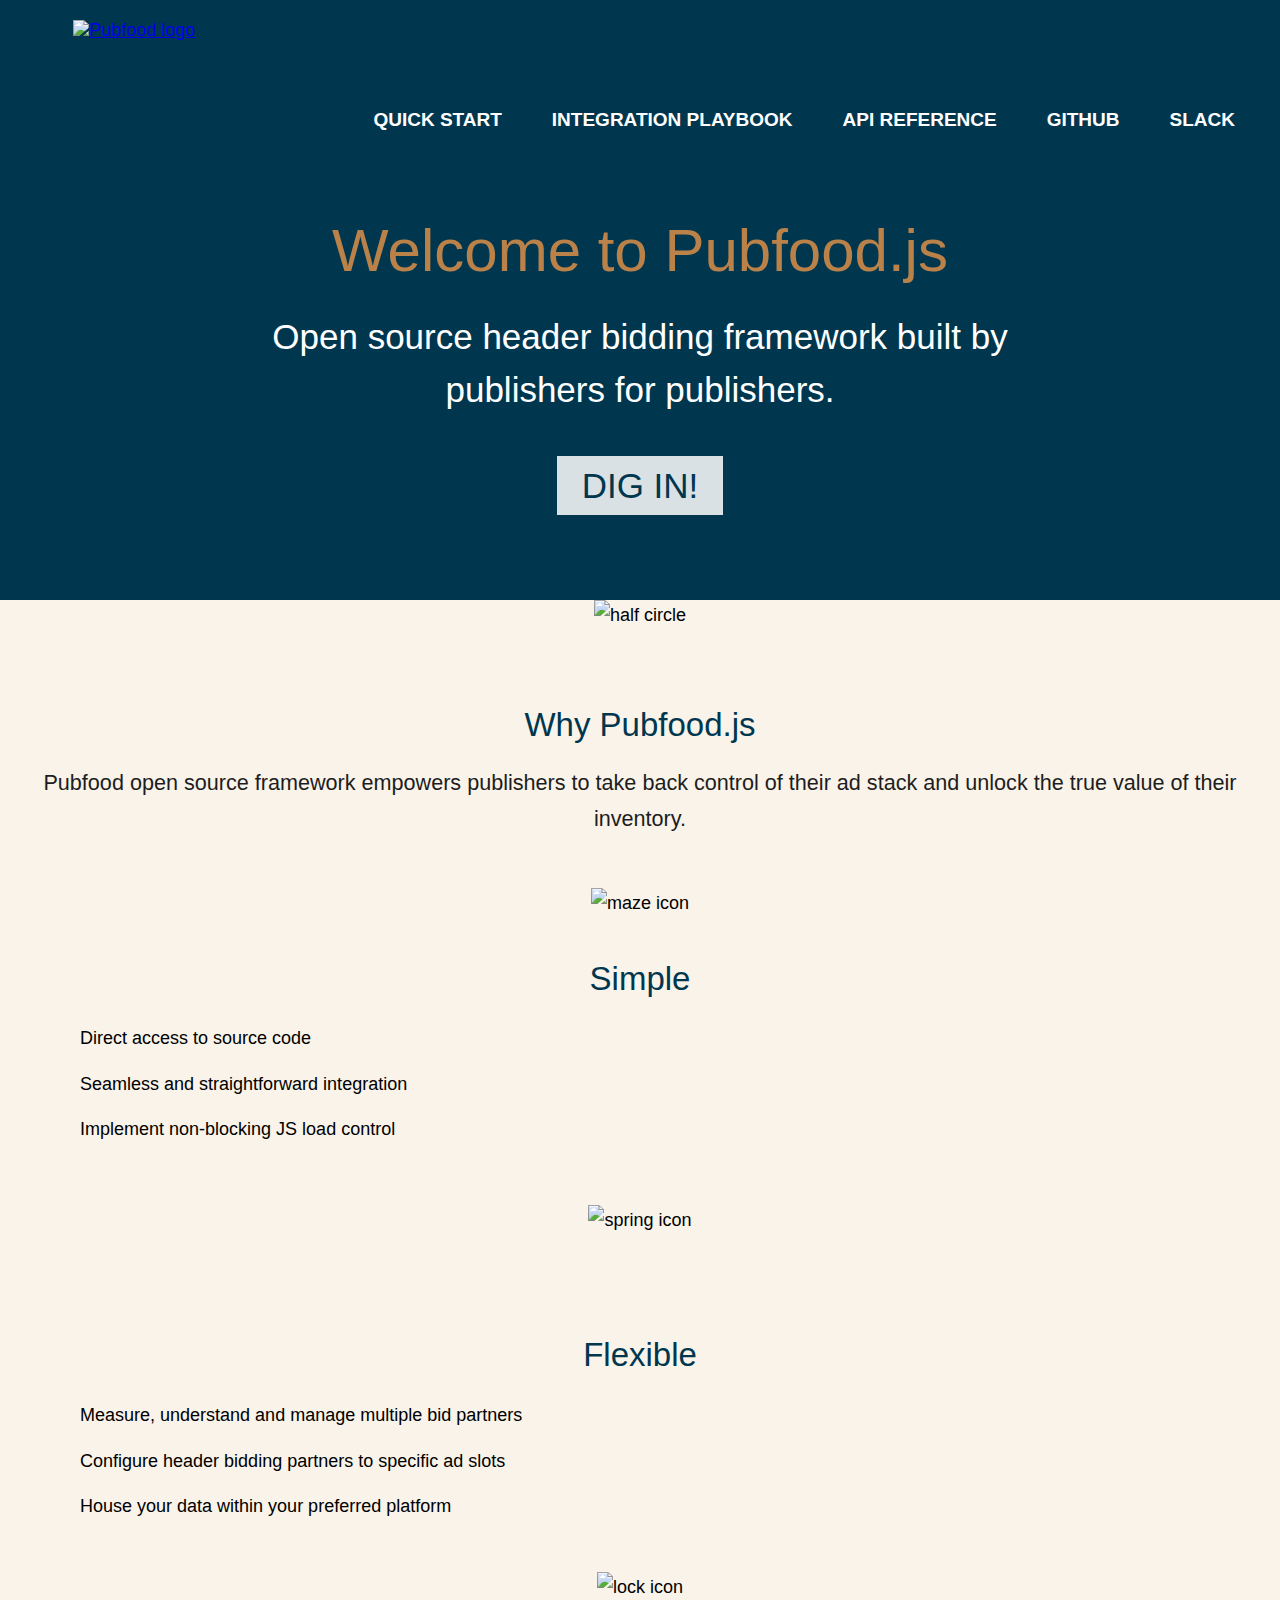
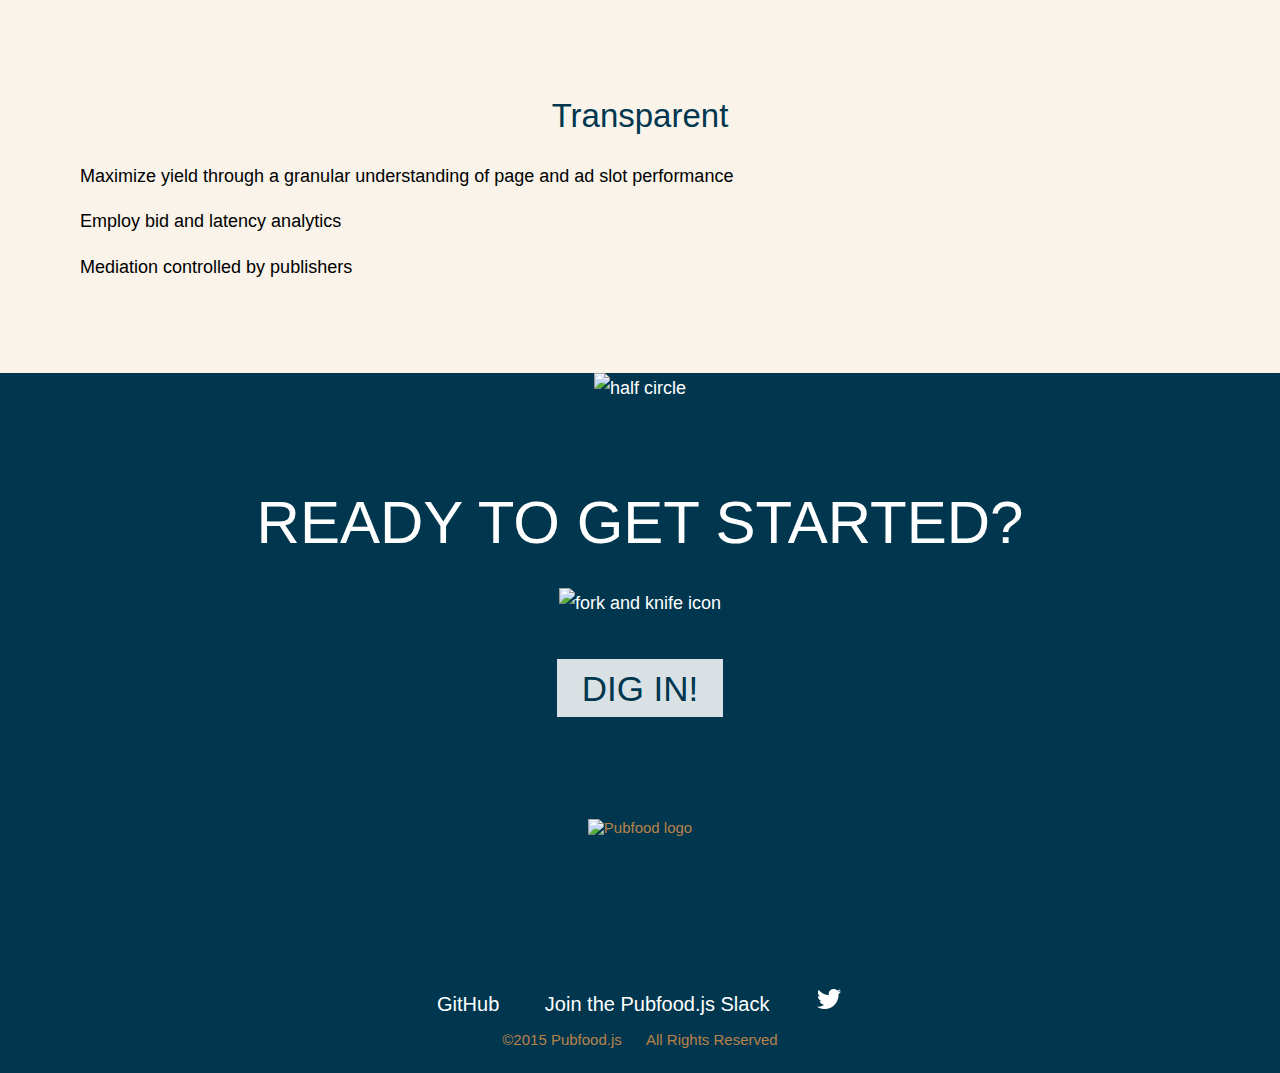
==== index.html @ 9d54c6fb "feat(footer): add twitter link to yieldbot" ====
<!DOCTYPE html>
<html lang="en">

<head>
<meta charset="utf-8">
<meta http-equiv="X-UA-Compatible" content="IE=edge">
<meta name="viewport" content="width=device-width, initial-scale=1">
<!-- The above 3 meta tags *must* come first in the head; any other head content must come *after* these tags -->
<title>Pubfood</title>

<!-- Bootstrap -->
<link href="bootstrap/css/bootstrap.min.css" rel="stylesheet">
<link type="text/css" href="styles.css" rel="stylesheet" />

<!-- HTML5 shim and Respond.js for IE8 support of HTML5 elements and media queries -->
<!-- WARNING: Respond.js doesn't work if you view the page via file:// -->
<!--[if lt IE 9]>
<script src="https://oss.maxcdn.com/html5shiv/3.7.2/html5shiv.min.js"></script>
<script src="https://oss.maxcdn.com/respond/1.4.2/respond.min.js"></script>
<![endif]-->

</head>

<body class="home">

<!-- begin header -->
<div class="top-wrapper-outer">
<div id="top-wrapper">

<div class="top-w-1">
<div id="logo"><a href="./"><img src="images/logo.png" width="162" height="142" title="Pubfood" alt="Pubfood logo" /></a></div>
</div><!-- end .top-w-1 -->

<div class="top-w-2">
<div id="main-nav">
<ul>
  <li><a href="/quick-start">Quick Start</a></li>
  <li><a href="/integration-playbook">Integration Playbook</a></li>
  <li><a href="/api-reference">API Reference</a></li>
  <li><a href="https://github.com/pubfood/pubfood" target="_blank">GitHub</a></li>
  <li><a href="mailto:pubfood@yieldbot.com?subject=Invite%20Request:%20Pubfood.js%20Slack%20Channel">Slack</a></li>
</ul>
</div><!-- end #main-nav -->
</div><!-- end .top-w-2 -->

<div class="clear-float"></div>

<div class="top-w-3 content">
<h1>Welcome to Pubfood.js</h1>
<p style="max-width:800px">Open source header bidding framework built by publishers for publishers.</p>
<p><a class="button-1" href="/quick-start">DIG IN!</a></p>
</div><!-- end .top-w-3 -->

<div id="mn-toggle-link"><a href="javascript:void(0)" title="show main navigation"></a></div>

</div><!-- end #top-wrapper -->
</div><!-- end .top-wrapper-outer -->
<!-- end header -->

<div class="section-home-1-outer">
<div id="section-home-1" class="content">
<!-- begin section connector :: needed to complete header -->
<div class="section-connector-1"><img src="images/half-circle-1.png" width="120" height="35" alt="half circle" /></div>
<!-- end section connector :: needed to complete header -->
<div class="container-fluid">
<div class="row">
<div class="col-sm-1"></div>
<div class="col-sm-10">
<h2>Why Pubfood.js</h2>
<p class="text-big text-color-1">Pubfood open source framework empowers publishers to take back control of their ad stack and unlock the true value of their inventory.</p>
</div>
<div class="col-sm-1"></div>
</div><!-- end .row -->
<div class="row">
<div class="col-sm-6 col-md-4">
<div class="sh1-1">
<div class="sh1-1-pic">
<p><img src="images/icon-maze.png" width="265" height="265" alt="maze icon" /></p>
</div>
<h3 class="front">Simple</h3>
<ul>
<li>Direct access to source code</li>
<li>Seamless and straightforward integration</li>
<li>Implement non-blocking JS load control</li>
</ul>
</div><!-- end .sh1-1 -->
</div>
<div class="col-sm-6 col-md-4">
<div class="sh1-2">
<div class="sh1-2-pic">
<p><img src="images/icon-spring.png" width="263" height="180" alt="spring icon" /></p>
</div>
<h3 class="front">Flexible</h3>
<ul>
<li>Measure, understand and manage multiple bid partners</li>
<li>Configure header bidding partners to specific ad slots</li>
<li>House your data within your preferred platform</li>
</ul>
</div><!-- end .sh1-2 -->
</div>
<div class="col-sm-12 col-md-4">
<div class="sh1-3">
<div class="sh1-3-pic">
<p><img src="images/icon-lock.png" width="138" height="196" alt="lock icon" /></p>
</div>
<h3 class="front">Transparent</h3>
<ul>
<li>Maximize yield through a granular understanding of page and ad slot performance</li>
<li>Employ bid and latency analytics</li>
<li>Mediation controlled by publishers</li>
</ul>
</div><!-- end .sh1-3 -->
</div>
</div><!-- end .row -->
</div><!-- end .container-fluid -->
</div><!-- end #section-home-1 -->
</div><!-- end .section-home-1-outer -->

<div class="section-home-2-outer">
<div id="section-home-2" class="content">
<div class="section-connector-2"><img src="images/half-circle-2.png" width="120" height="35" alt="half circle" /></div>
<div class="container-fluid">
<div class="row">
<div class="col-xs-12">
<h3>READY TO GET STARTED?</h3>
<p><img src="images/icon-fork-and-knife.png" width="106" height="106" alt="fork and knife icon" /></p>
<p><a class="button-1" href="/quick-start">DIG IN!</a></p>
</div>
</div><!-- end .row -->
</div><!-- end .container-fluid -->
</div><!-- end #section-home-2 -->
</div><!-- end .section-home-2-outer -->

<!-- begin footer -->
<div class="footer-wrapper-outer">
<div id="footer-wrapper">
<div id="footer-logo">
<img class="f-logo-1" src="images/logo.png" width="162" height="142" alt="Pubfood logo" />
<img class="f-logo-2" src="images/logo-2.png" width="100" height="88" alt="Pubfood logo - smaller size" />
</div>
<ul>
<li><a href="https://github.com/pubfood/pubfood" target="_blank">GitHub</a></li>
<!-- <li><a href="#">Contact Us</a></li> -->
<li><a href="mailto:pubfood@yieldbot.com?subject=Invite%20Request%3A%20Pubfood.js%20Slack%20Channel">Join the Pubfood.js Slack</a></li>
<li><a href="https://twitter.com/yieldbot" target="_blank"><img src="images/icon-twitter.png" width="28" height="24" alt="Twitter" /></a></li>
</ul>
<p><span>&copy;2015 Pubfood.js</span> <span>All Rights Reserved</span></p>
</div><!-- end #footer-wrapper -->
</div><!-- end .footer-wrapper-outer -->
<!-- end footer -->

<script src="https://ajax.googleapis.com/ajax/libs/jquery/1.11.3/jquery.min.js"></script>
<script src="bootstrap/js/bootstrap.min.js"></script>
<script type="text/javascript" src="js/scripts.js"></script>

<!-- begin Google Analytics code -->
<script>
  (function(i,s,o,g,r,a,m){i['GoogleAnalyticsObject']=r;i[r]=i[r]||function(){
  (i[r].q=i[r].q||[]).push(arguments)},i[r].l=1*new Date();a=s.createElement(o),
  m=s.getElementsByTagName(o)[0];a.async=1;a.src=g;m.parentNode.insertBefore(a,m)
  })(window,document,'script','//www.google-analytics.com/analytics.js','ga');
  ga('create', 'UA-69476533-1', 'pubfood.org');
  ga('send', 'pageview');
</script>
<!-- end Google Analytics code -->

</body>
</html>
---- styles.css ----
/*

color reference:
red = #7e0b1c
blue = #00374f
darker blue = #012b3e
blue/gray = #81989e
gold = #ba8249
cream = #fff6ed
black = #1d1d1d

 */

body {
	margin:0; padding:0;
	background:#fff6ed;
	font-family:helvetica, arial, sans-serif;
	font-size:18px; font-weight:400;
	/*color:#00374f;*/
}

img {
	max-width:100%; height:auto;
	border:0;
}

a:focus {
	outline:none;
}

form,
ul,
ol,
li {
	margin:0; padding:0;
}


#content-wrapper {

}

.content {
	line-height:1.7;
	font-size:16px;
}

@media only screen and (min-width:569px) {
	.content {
		line-height:1.7;
		font-size:17px;
	}
}

@media only screen and (min-width:900px) {
	.content {
		line-height:1.7;
		font-size:18px;
	}
}

.content h1 {
	margin:0 0 10px;
	line-height:1.5;
	font-size:24px; font-weight:bold;
	color:#00374f;
}

@media only screen and (min-width:569px) {
	.content h1 {
		margin:0 0 15px;
		font-size:30px; font-weight:normal;
	}
}

@media only screen and (min-width:900px) {
	.content h1 {
		margin:0 0 15px;
		font-size:42px;
	}
}

.content h2 {
	margin:0 0 15px;
	line-height:1.5;
	font-size:21px; font-weight:bold;
	color:#00374f;
}

@media only screen and (min-width:569px) {
	.content h2 {
		margin:0 0 15px;
		font-size:28px; font-weight:normal;
	}
}

@media only screen and (min-width:900px) {
	.content h2 {
		margin:0 0 15px;
		font-size:33px;
	}
}

.content h3.front {
	margin:0 0 15px;
	line-height:1.5;
	font-size:21px;
	/*color:#1d1d1d;*/
	color:#00374f;
}

@media only screen and (min-width:569px) {
	.content h3.front {
		margin:0 0 15px;
		font-size:28px;
	}
}

@media only screen and (min-width:900px) {
	.content h3.front {
		margin:0 0 20px;
		font-size:33px;
	}
}

.content h3 {
	margin:0 0 15px;
	line-height:1.5;
	font-size:19px; font-weight:bold;
	color:#00374f;
}

@media only screen and (min-width:569px) {
	.content h3 {
		margin:0 0 15px;
		font-size:24px;
	}
}

@media only screen and (min-width:900px) {
	.content h3 {
		margin:0 0 20px;
		font-size:29px; font-weight:normal;
	}
}

.content h4 {
	margin:0 0 15px;
	line-height:1.5;
	font-size:16px; font-weight:bold;
	color:#00374f;
}

@media only screen and (min-width:569px) {
	.content h4 {
		margin:0 0 15px;
		font-size:17px;
	}
}

@media only screen and (min-width:900px) {
	.content h4 {
		margin:0 0 20px;
		font-size:18px;
	}
}

.content h5 {
	margin:0 0 15px;
	line-height:1.7;
	font-size:16px; font-weight:bold;
}

@media only screen and (min-width:569px) {
	.content h5 {
		margin:0 0 15px;
		font-size:17px;
	}
}

@media only screen and (min-width:900px) {
	.content h5 {
		margin:0 0 20px;
		font-size:18px;
	}
}

.content h6 {
	margin:0 0 15px;
	line-height:1.7;
	font-size:14px;
}

@media only screen and (min-width:569px) {
	.content h6 {
		margin:0 0 15px;
		font-size:14px;
	}
}

@media only screen and (min-width:900px) {
	.content h6 {
		margin:0 0 20px;
		font-size:15px;
	}
}

.content p {
	margin:0 0 25px;
}

@media only screen and (min-width:569px) {
	.content p {
		margin:0 0 30px;
	}
}

@media only screen and (min-width:900px) {
	.content p {
		margin:0 0 35px;
	}
}

.content hr {
	padding:0; margin:30px 0;
	border-top:2px solid #81989e;
}

.content a {
	color:#00374f; text-decoration:underline;
}

.content a:hover {
	color:#00374f; text-decoration:none;
}

.content ul {
	margin:20px 0 20px 15px; padding:0;
	list-style-type:none;
}

@media only screen and (min-width:569px) {
	.content ul {
		margin:20px 0 20px 30px;
	}
}

.content ul ul {
	margin-top:0; margin-bottom:0;
	list-style-type:circle;
}

.content ul ol {
	margin:0 0 0 30px;
}

.content ol {
	margin:20px 0 20px 35px; padding:0;
}

@media only screen and (min-width:569px) {
	.content ol {
		margin:20px 0 20px 50px;
	}
}

.content ol ol {
	margin:0 0 0 30px;
}

.content ol ul {
	margin-top:0; margin-bottom:0;
	list-style-type:circle;
}

.content ul li {
	margin:15px 0; padding:0 0 0 20px;
	background:url(images/li-arrow-3-2.png) no-repeat scroll 0 9px;
}

@media only screen and (min-width:569px) {
	.content ul li {
		margin:15px 0; padding:0 0 0 30px;
		background:url(images/li-arrow-3-1.png) no-repeat scroll 0 9px;
	}
}

@media only screen and (min-width:900px) {
	.content ul li {
		margin:15px 0;
	}
}

.content ul li ul li {
	padding:0;
	background:none;
}

.content ol li {
	margin:15px 0; padding:0;
	/*background:none;*/
}

.content ol li ul li {
	padding:0;
	background:none;
}

.content li:last-child {
	margin-bottom:0;
}

a.button-1 {
	display:inline-block;
	margin:25px 0; padding:6px 18px;
	line-height:1.5;
	background:rgba(255,255,255,.85);
	cursor:pointer;
	font-size:18px; font-weight:400;
	color:#00374f; text-decoration:none;
}

@media only screen and (min-width:569px) {
	a.button-1 {
		margin:25px 0; padding:5px 20px;
		line-height:1.5;
		font-size:22px;
	}
}

@media only screen and (min-width:900px) {
		a.button-1 {
		margin:25px 0; padding:4px 25px 2px;
		line-height:1.5;
		font-size:35px;
	}
}

p a.button-1 {
	margin:5px 0;
}

a.button-1:hover {
	color:#00374f; text-decoration:none;
	background:#fff;
}

.content-column-1 {
	
}

@media only screen and (min-width:1000px) {
	.content-column-1 {
		float:right;
		width:30%;
	}
}

.content-column-2 {
	
}

@media only screen and (min-width:1000px) {
	.content-column-2 {
		float:left;
		width:65%;
	}
}

#section-api-1 table {
	width:100%;
	margin:0 0 20px;
	border:0; border-collapse:collapse;
	border-top:1px solid #ccc;
}

@media only screen and (min-width:569px) {
	#section-api-1 table {
		margin:0 0 20px;
	}
}

@media only screen and (min-width:900px) {
	#section-api-1 table {
		margin:0 0 20px;
	}
}

#section-api-1 caption {
	padding:7px 9px;
	border-top:1px solid #ccc;
	font-size:14px; color:#fff;
	background:#333;
}

@media only screen and (min-width:569px) {
	#section-api-1 caption {
		padding:8px 14px;
		font-size:15px;
	}
}

@media only screen and (min-width:900px) {
	#section-api-1 caption {
		padding:10px 16px;
		font-size:16px;
	}
}

#section-api-1 tr {

}

#section-api-1 th {
	padding:7px 9px;
	border:1px solid #00374f;
	font-size:14px;
	text-align:center;
	background:#f3e4d5;
}

@media only screen and (min-width:569px) {
	#section-api-1 th {
		padding:8px 14px;
		font-size:15px;
	}
}

@media only screen and (min-width:900px) {
	#section-api-1 th {
		padding:10px 16px;
		font-size:16px;
	}
}

#section-api-1 td {
	padding:7px 9px;
	border:1px solid #00374f;
	font-size:14px;
}

@media only screen and (min-width:569px) {
	#section-api-1 td {
		padding:8px 14px;
		font-size:15px;
	}
}

@media only screen and (min-width:900px) {
	#section-api-1 td {
		padding:10px 16px;
		font-size:16px;
	}
}

table.styled-table {
	width:100%;
	margin:0 0 20px;
	border:0; border-collapse:collapse;
	border-top:1px solid #ccc;
}

@media only screen and (min-width:569px) {
	table.styled-table {
		margin:0 0 20px;
	}
}

@media only screen and (min-width:900px) {
	table.styled-table {
		margin:0 0 20px;
	}
}

.styled-table caption {
	padding:7px 9px;
	border-top:1px solid #ccc;
	font-size:14px; color:#fff;
	background:#333;
}

@media only screen and (min-width:569px) {
	.styled-table caption {
		padding:8px 14px;
		font-size:15px;
	}
}

@media only screen and (min-width:900px) {
	.styled-table caption {
		padding:10px 16px;
		font-size:16px;
	}
}

.styled-table tr {
	border-bottom:1px solid #ccc;
}

.styled-table th {
	padding:7px 9px;
	font-size:14px;
	text-align:left;
	background:#eee;
}

@media only screen and (min-width:569px) {
	.styled-table th {
		padding:8px 14px;
		font-size:15px;
	}
}

@media only screen and (min-width:900px) {
	.styled-table th {
		padding:10px 16px;
		font-size:16px;
	}
}

.styled-table td {
	padding:7px 9px;
	font-size:14px;
}

@media only screen and (min-width:569px) {
	.styled-table td {
		padding:8px 14px;
		font-size:15px;
	}
}

@media only screen and (min-width:900px) {
	.styled-table td {
		padding:10px 16px;
		font-size:16px;
	}
}

img.image-left {
	display:block;
	margin:0 0 25px;
}

@media only screen and (min-width:569px) {
	img.image-left {
		float:left;
		max-width:95%;
		margin:0 5% 10px 0;
	}
}

@media only screen and (min-width:900px) {
	img.image-left {
		max-width:97%;
		margin:0 3% 10px 0;
	}
}

img.image-right {
	display:block;
	margin:0 0 25px;
}

@media only screen and (min-width:569px) {
	img.image-right {
		float:right;
		max-width:95%;
		margin:0 0 10px 5%;
	}
}

@media only screen and (min-width:900px) {
	img.image-right {
		max-width:97%;
		margin:0 0 10px 3%;
	}
}

img.image-center {
	display:block;
	margin:0 auto 20px;
}

@media only screen and (min-width:569px) {
	img.image-center {
		margin:0 auto 25px;
	}
}

@media only screen and (min-width:900px) {
	img.image-center {
		margin:0 auto 30px;
	}
}

.wrapper-responsive-video {
	position:relative;
	padding-bottom:56.25%; /* 16:9 */
	padding-top:25px;
	height:0;
}

.wrapper-responsive-video iframe {
	position:absolute; top:0; left:0;
	width:100%; height:100%;
}

.smart-anchor {
	/* needed by jQuery */
}

.smart-anchor-wrapper {
	position:relative;
}

.smart-anchor-active {
	position:absolute; top:-160px;
	visibility:hidden;
}

.clear-float {
	clear:both;
}

.text-big {
	font-size:110%;
}

@media only screen and (min-width:569px) {
	.text-big {
		font-size:120%;
	}
}

.text-color-1 {
	color:#1d1d1d;
}

.divider-h {
	margin:10px 15px 35px;
	border-top:2px solid #81989e;
}

@media only screen and (min-width:569px) {
	.divider-h {
		margin:10px 15px 40px;
	}
}

@media only screen and (min-width:1230px) {
	.divider-h {
		max-width:1200px;
		margin:10px auto 40px;
	}
}

.top-wrapper-outer {
	padding:20px 15px 0;
	background:#00374f url(images/bg-top-wrapper-outer.jpg) no-repeat scroll 50% 100%;
	background-size:cover;
}

@media only screen and (min-width:1000px) {
	.top-wrapper-outer {
		padding:20px 45px 0;
		background:#00374f url(images/bg-top-wrapper-outer.jpg) no-repeat scroll 50% 100%;
		background-size:cover;
	}
}

#top-wrapper {
	margin:0 auto; padding:0 0 25px;
	font-weight:300;
}

@media only screen and (min-width:569px) {
	#top-wrapper {
		padding:0 0 35px;
	}
}

@media only screen and (min-width:900px) {
	#top-wrapper {
		max-width:1200px;
		padding:0 0 45px;
	}
}

.top-w-1 {
	text-align:center;
}

@media only screen and (min-width:1000px) {
	.top-w-1 {
		float:left;
		width:15%;
	}
}

.top-w-2 {
	padding:30px 0 0;
}

@media only screen and (min-width:1000px) {
	.top-w-2 {
		float:right;
		width:80%; padding:90px 0 0;
	}
}

.top-w-3 {
	padding:0;
	font-size:18px;
	text-align:center; color:#fff;
}

@media only screen and (min-width:569px) {
	.top-w-3 {
		padding:20px 0 0;
		font-size:23px;
	}
}

@media only screen and (min-width:900px) {
	.top-w-3 {
		padding:20px 0 0;
		line-height:1.5;
		font-size:35px;
	}
}

@media only screen and (min-width:1000px) {
	.top-w-3 {
		padding:75px 0 0;
	}
}

.top-w-3 h1 {
	margin:0 0 8px;
	line-height:1.5;
	font-size:25px; font-weight:bold;
	color:#ba8249;
}

@media only screen and (min-width:321px) {
	.top-w-3 h1 {
		margin:0 0 10px;
		font-size:26px;
	}
}

@media only screen and (min-width:569px) {
	.top-w-3 h1 {
		margin:0 0 15px;
		font-size:37px; font-weight:normal;
	}
}

@media only screen and (min-width:900px) {
	.top-w-3 h1 {
		margin:0 0 15px;
		font-size:50px;
	}
}

@media only screen and (min-width:1200px) {
	.top-w-3 h1 {
		margin:0 0 15px;
		font-size:60px;
	}
}

.top-w-3 p {
	margin-left:auto; margin-right:auto;
}

#logo {
	padding:0 25%;
}

@media only screen and (min-width:1000px) {
	#logo {
		padding:0;
	}
}

.section-connector-1 {
	padding:0 0 35px;
	text-align:center;
}

@media only screen and (min-width:569px) {
	.section-connector-1 {
		padding:0 0 50px;
	}
}

@media only screen and (min-width:900px) {
	.section-connector-1 {
		padding:0 0 70px;
	}
}

.section-connector-1 img {
	vertical-align:top;
}

.section-connector-2 {
	padding:0 0 35px;
	text-align:center;
}

@media only screen and (min-width:569px) {
	.section-connector-2 {
		padding:0 0 50px;
	}
}

@media only screen and (min-width:900px) {
	.section-connector-2 {
		padding:0 0 75px;
	}
}

.section-connector-2 img {
	vertical-align:top;
}

.section-home-1-outer {
	background:#f9f3ea url(images/bg-section-home-1-outer.jpg) no-repeat scroll 50% 100%;
	background-size:cover;
}

#section-home-1 {
	margin:0 auto; padding:0 0 35px;
	text-align:center;
}

@media only screen and (min-width:569px) {
	#section-home-1 {
		padding:0 0 50px;
	}
}

@media only screen and (min-width:900px) {
	#section-home-1 {
		max-width:1200px;
		padding:0 0 70px;
	}
}

#section-home-1 ul {
	margin-left:0;
}

.sh1-1 {
	padding:0 10px;
}

.sh1-1 ul {
	text-align:left;
}

.sh1-1-pic {
	padding:20px 10% 0;
}

@media only screen and (min-width:768px) {
	.sh1-1-pic {
		padding:15px 0 0;
	}
}

.sh1-2 {
	padding:0 10px;
}

.sh1-2 ul {
	text-align:left;
}

.sh1-2-pic {
	padding:30px 10% 0;
}

@media only screen and (min-width:768px) {
	.sh1-2-pic {
		padding:40px 0 60px;
	}
}

.sh1-3 {
	padding:0 10px;
}

.sh1-3 ul {
	text-align:left;
}

.sh1-3-pic {
	padding:30px 25% 0;
}

@media only screen and (min-width:768px) {
	.sh1-3-pic {
		padding:30px 0 0;
	}
}

@media only screen and (min-width:992px) {
	.sh1-3-pic {
		padding:30px 0 54px;
	}
}

.section-home-2-outer {
	background:#00374f url(images/bg-section-home-2-outer.jpg) no-repeat scroll 50% 100%;
	background-size:cover;
}

#section-home-2 {
	padding:0 0 35px;
	text-align:center;
	color:#fff;
}

@media only screen and (min-width:569px) {
	#section-home-2 {
		padding:0 0 45px;
	}
}

@media only screen and (min-width:900px) {
	#section-home-2 {
		padding:0 0 65px;
	}
}

@media only screen and (min-width:1200px) {
	#section-home-2 {
		max-width:1200px;
		margin:0 auto; padding:0 0 140px;
	}
}

#section-home-2 h3 {
	font-size:28px;
	color:#fff;
}

@media only screen and (min-width:569px) {
	#section-home-2 h3 {
		font-size:45px;
	}
}

@media only screen and (min-width:900px) {
	#section-home-2 h3 {
		font-size:60px;
	}
}

#section-ip-1 {
	max-width:1200px;
	margin:0 auto; padding:0;
	/*text-align:center;*/
	color:#1d1d1d;
}

#section-ip-2 {
	padding:0;
}

@media only screen and (min-width:569px) {
	#section-ip-2 {
		max-width:1200px;
		margin:0 auto; padding:0 0 45px;
	}
}

#section-ip-2 h2 {
	/*text-align:center;*/
	/*color:#1d1d1d;*/
}

#section-ip-2 li {
	background-image:url(images/li-arrow-3-2.png);
}

@media only screen and (min-width:569px) {
	#section-ip-2 li {
		background-image:url(images/li-arrow-3-1.png);
	}
}

#section-ip-3 {
	padding:0;
}

@media only screen and (min-width:569px) {
	#section-ip-3 {
		max-width:1200px;
		margin:0 auto;
		/*padding:0 7%;*/
	}
}

#section-ip-3 h3 {
	/*text-align:center;*/
	/*color:#1d1d1d;*/
}

#section-ip-3 li {
	background-image:url(images/li-arrow-3-2.png);
}

@media only screen and (min-width:569px) {
	#section-ip-3 li {
		background-image:url(images/li-arrow-3-1.png);
	}
}

#section-api-1 {
	max-width:1200px;
	margin:0 auto; padding:0;
}

#accordion-sub-menu {
	overflow:auto;
	padding:15px 25px; margin:0 0 30px;
	background:#bb834a;
	/*background:#ba8249 url(images/bg-accordion-sub-menu.jpg) no-repeat scroll 50% 0;*/
	background-size:cover;
	font-size:16px;
}

@media only screen and (min-width:1000px) {
	#accordion-sub-menu {
		top:50px;
		padding:25px 50px;
		font-size:16px;
	}
}

#accordion-sub-menu.affix {
	position:static;
}

@media only screen and (min-width:1000px) {
	#accordion-sub-menu.affix {
		position:fixed; top:25px;
		width:29%;
	}
}

@media only screen and (min-width:1200px) {
	#accordion-sub-menu.affix {
		width:26%;
	}
}

#accordion-sub-menu h3 {
	display:table;
	margin:0 0 5px; padding:0 25px 0 0;
	background:url(images/bg-arrow-3-1.png) no-repeat scroll 100% 55%;
	color:#fff;
	cursor:pointer;
	font-size:20px;
}

@media only screen and (min-width:1000px) {
	#accordion-sub-menu h3 {
		margin:0 0 10px;
		background-image:url(images/bg-arrow-3-2.png);
		font-size:26px;
	}
}

#accordion-sub-menu h3 a {
	color:#fff; text-decoration:none;
}

#accordion-sub-menu h3 a:hover {
	color:#fff; text-decoration:underline;
}

#accordion-sub-menu ul {
	display:none;
	margin:0 0 25px; padding:0;
}

@media only screen and (min-width:1000px) {
	#accordion-sub-menu ul {
		display:block;
	}
}

#accordion-sub-menu ul li {
	margin:0 0 5px; padding-left:0;
	background:none;
}

#accordion-sub-menu a {
	color:#00374f; text-decoration:none;
}

#accordion-sub-menu a:hover {
	color:#00374f; text-decoration:underline;
}

#accordion-sub-menu .nav > li > a {
	padding:0;
}

#accordion-sub-menu .nav > li > a:hover {
	background:none;
}

#accordion-sub-menu .nav-pills > li > a {
	border-radius:0;	
}

#accordion-sub-menu .nav-pills > li.active > a {
	color:#fff;
	background:none;
}

#accordion-sub-menu .accordion-heading-active {
	background:url(images/bg-arrow-3-2.png) no-repeat scroll 100% 55%;
}

@media only screen and (min-width:1000px) {
	#accordion-sub-menu .accordion-heading-active {
		background-image:url(images/bg-arrow-3-1.png);
	}
}

.footer-wrapper-outer {
	margin:35px 0 0;
	background:#00374f;
}

body.home .footer-wrapper-outer {
	margin:0;
}

#footer-wrapper {
	position:relative;
	max-width:1200px;
	margin:0 auto; padding:20px 0 25px;
	font-size:15px; font-weight:400;
	color:#ba8249; text-align:center;
}

body.home #footer-wrapper {

}

@media only screen and (min-width:1200px) {
	body.home #footer-wrapper {
		padding:70px 0 25px;
	}
}

#footer-wrapper ul {
	margin:0; padding:20px 0 15px;
	list-style-type:none;
	font-size:18px;
}

@media only screen and (min-width:768px) {
	#footer-wrapper ul {
		margin:0; padding:20px 0 15px;
		font-size:20px;
	}
}

#footer-wrapper ul li {
	margin:0 20px 15px; padding:0;
}

@media only screen and (min-width:768px) {
	#footer-wrapper ul li {
		display:inline-block;
		margin:0 20px; padding:0;
	}
}

#footer-wrapper ul li a {
	margin:0; padding:0;
	color:#fff; text-decoration:none;
}

@media only screen and (min-width:768px) {
	#footer-wrapper ul li a {
		margin:0; padding:0;
		color:#fff; text-decoration:none;
	}
}

#footer-wrapper ul li a:hover {
	color:#ba8249; text-decoration:none;
}

#footer-wrapper p:last-child {
	margin:0;
}

#footer-wrapper p:last-child span {
	display:block;
	margin:0 10px 10px;
}

@media only screen and (min-width:568px) {
	#footer-wrapper p:last-child span {
		display:inline;
		margin:0 10px;
	}
}

#footer-logo {
	padding:0 0 15px;
	text-align:center;
}

@media only screen and (min-width:768px) {
	#footer-logo {
		padding:0 0 5px;
	}
}

body.home #footer-logo {
	padding:0 0 15px;
	text-align:center;
}

@media only screen and (min-width:768px) {
	body.home #footer-logo {
		padding:0 0 5px;
	}
}

@media only screen and (min-width:1200px) {
	body.home #footer-logo {
		position:absolute; top:-78px; left:43.25%;
		width:13.5%;
		padding:0;
	}
}

.f-logo-1 {
	display:none;
}

body.home .f-logo-1 {
	display:none;
}

@media only screen and (min-width:1200px) {
	body.home .f-logo-1 {
		display:inline;
	}
}

.f-logo-2 {

}

body.home .f-logo-2 {

}

@media only screen and (min-width:1200px) {
	body.home .f-logo-2 {
		display:none;
	}
}

.anchor-nav {
	padding:25px 0 10px;
	text-align:center;
}

.anchor-nav ul {
	margin:0; padding:0;
	list-style-type:none;
}

.anchor-nav li {
	padding:0 0 8px; margin:0;
}

@media only screen and (min-width:750px) {
	.anchor-nav li {
		display:inline-block;
		padding:0 0 0 30px;
		background:url(/wp-content/themes/ippolito/images/text-divider.jpg) no-repeat scroll 12px 50%;
	}
}

.anchor-nav li:first-child {
	padding-left:0;
	background:none;
}

.anchor-nav a {
	color:#f50; text-decoration:none;
}

.anchor-nav a:hover {
	color:#555; text-decoration:none;
}

.breadcrumbs-nav {
	display:none;
}

@media only screen and (min-width:569px) {
	.breadcrumbs-nav {
		display:block;
		padding:0 20px 25px;
		line-height:1.4;
		font-size:14px;
	}
}

.breadcrumbs-nav ul {
	margin:0; padding:0;
}

.breadcrumbs-nav li {
	display:inline-block;
	margin:0; padding:0 10px 0 20px;
	background:url(/wp-content/themes/theme-name/images/bg-breadcrumb-separator.png) no-repeat scroll 0 50%;
}

.breadcrumbs-nav li:first-child {
	padding-left:0;
	background:none;
}

.breadcrumbs-nav a {
	color:#777; text-decoration:none;
}

.breadcrumbs-nav a:hover {

}

.breadcrumbs-nav a.breadcrumb-link-last,
.breadcrumbs-nav a.breadcrumb-link-last:hover {
	color:#777; text-decoration:none;
	cursor:text;
}

/* begin main nav styles */

#mn-toggle-link {
	position:absolute; top:25px; right:25px;
	width:26px; height:15px;
}

@media only screen and (min-width:569px) {
	#mn-toggle-link {
		top:35px; right:35px;
		width:85px;
	}
}

@media only screen and (min-width:1000px) {
	#mn-toggle-link {
		display:none;
	}
}

#mn-toggle-link a {
	display:block;
	width:100%; height:100%;
	background:url(images/bg-mn-toggle-link.png) no-repeat scroll 100% 0;
	text-decoration:none;
}

#mn-toggle-link a:hover {
	text-decoration:none;
}

.main-nav-outer {
	padding:0 15px;
	background:#fff;
}

@media only screen and (min-width:1000px) {
	.main-nav-outer {
		max-width:none;
		margin:0 auto; padding:0 20px;
	}
}

#main-nav {
	display:none;
	position:relative; z-index:1000;
	padding:15px 0; margin:0 0 25px;
	border-radius:10px;
	background:#012b3e;
	text-align:center;
}

@media only screen and (min-width:569px) {
	#main-nav {
		width:70%;
		padding:18px 0; margin:0 auto;
	}
}

@media only screen and (min-width:1000px) {
	#main-nav {
		display:block;
		width:auto;
		padding:0; margin:0;
		border-radius:0;
		background:none;
		text-align:right;
	}
}

#main-nav ul {
	margin:0; padding:0;
	list-style-type:none;
}

#main-nav ul ul {
	display:none;
	margin:0; padding:0;
	background:#88b833;
	text-align:left;
}

@media only screen and (min-width:1000px) {
	#main-nav ul ul {
		position:absolute; top:100%; left:0;
		width:100%; min-width:210px;
		padding:0 0 9px;
		border-radius:0 0 5px 5px;
		text-align:left;
	}
}

#main-nav ul li:last-child ul {

}

@media only screen and (min-width:1150px) {
	#main-nav ul li:last-child ul {
		left:auto; right:0;
	}
}

@media only screen and (min-width:1300px) {
	#main-nav ul li:last-child ul {
		left:0; right:auto;
	}
}

#main-nav li {
	position:relative;
	margin:0; padding:0;
}

@media only screen and (min-width:1000px) {
	#main-nav li {
		display:inline-block;
	}
}

#main-nav li li {
	display:block;
}

#main-nav li a {
	display:block;
	padding:9px 25px 7px; margin:0;
	line-height:1.7;
	font-size:17px; font-weight:400;
	color:#fff;
	text-decoration:none; text-transform:uppercase;
}

@media only screen and (min-width:1000px) {
	#main-nav li a {
		padding:0; margin:0 0 0 32px;
		line-height:1;
		font-size:16px; font-weight:bold;
	}
}

@media only screen and (min-width:1100px) {
	#main-nav li a {
		padding:0; margin:0 0 0 35px;
		font-size:18px;
	}
}

@media only screen and (min-width:1200px) {
	#main-nav li a {
		padding:0; margin:0 0 0 45px;
		font-size:19px;
	}
}

#main-nav li:first-child a {
	margin-left:0;
}

#main-nav li a:hover {
	color:#fff; text-decoration:none;
	background:#023f5a;
}

@media only screen and (min-width:1000px) {
	#main-nav li a:hover {
		color:#ba8249;
		background:none;
	}
}

#main-nav li a.mn-link-active {
	color:#ba8249;
}

#main-nav li li a {
	padding:9px 45px;
	line-height:1.5;
	text-transform:none;
	font-size:15px; font-weight:normal;
}

@media only screen and (min-width:1000px) {
	#main-nav li li a {
		padding:9px 23px;
	}
}

#main-nav li li a:hover {

}

.menu-item-has-children {

}

#main-nav .responsive-mn-item {
	display:block;
}

@media only screen and (min-width:569px) {
	#main-nav .responsive-mn-item {
		display:none;
	}
}

#main-nav .responsive-mn-item-2 {

}

#main-nav .responsive-mn-item-3 {

}

/* end main nav styles */
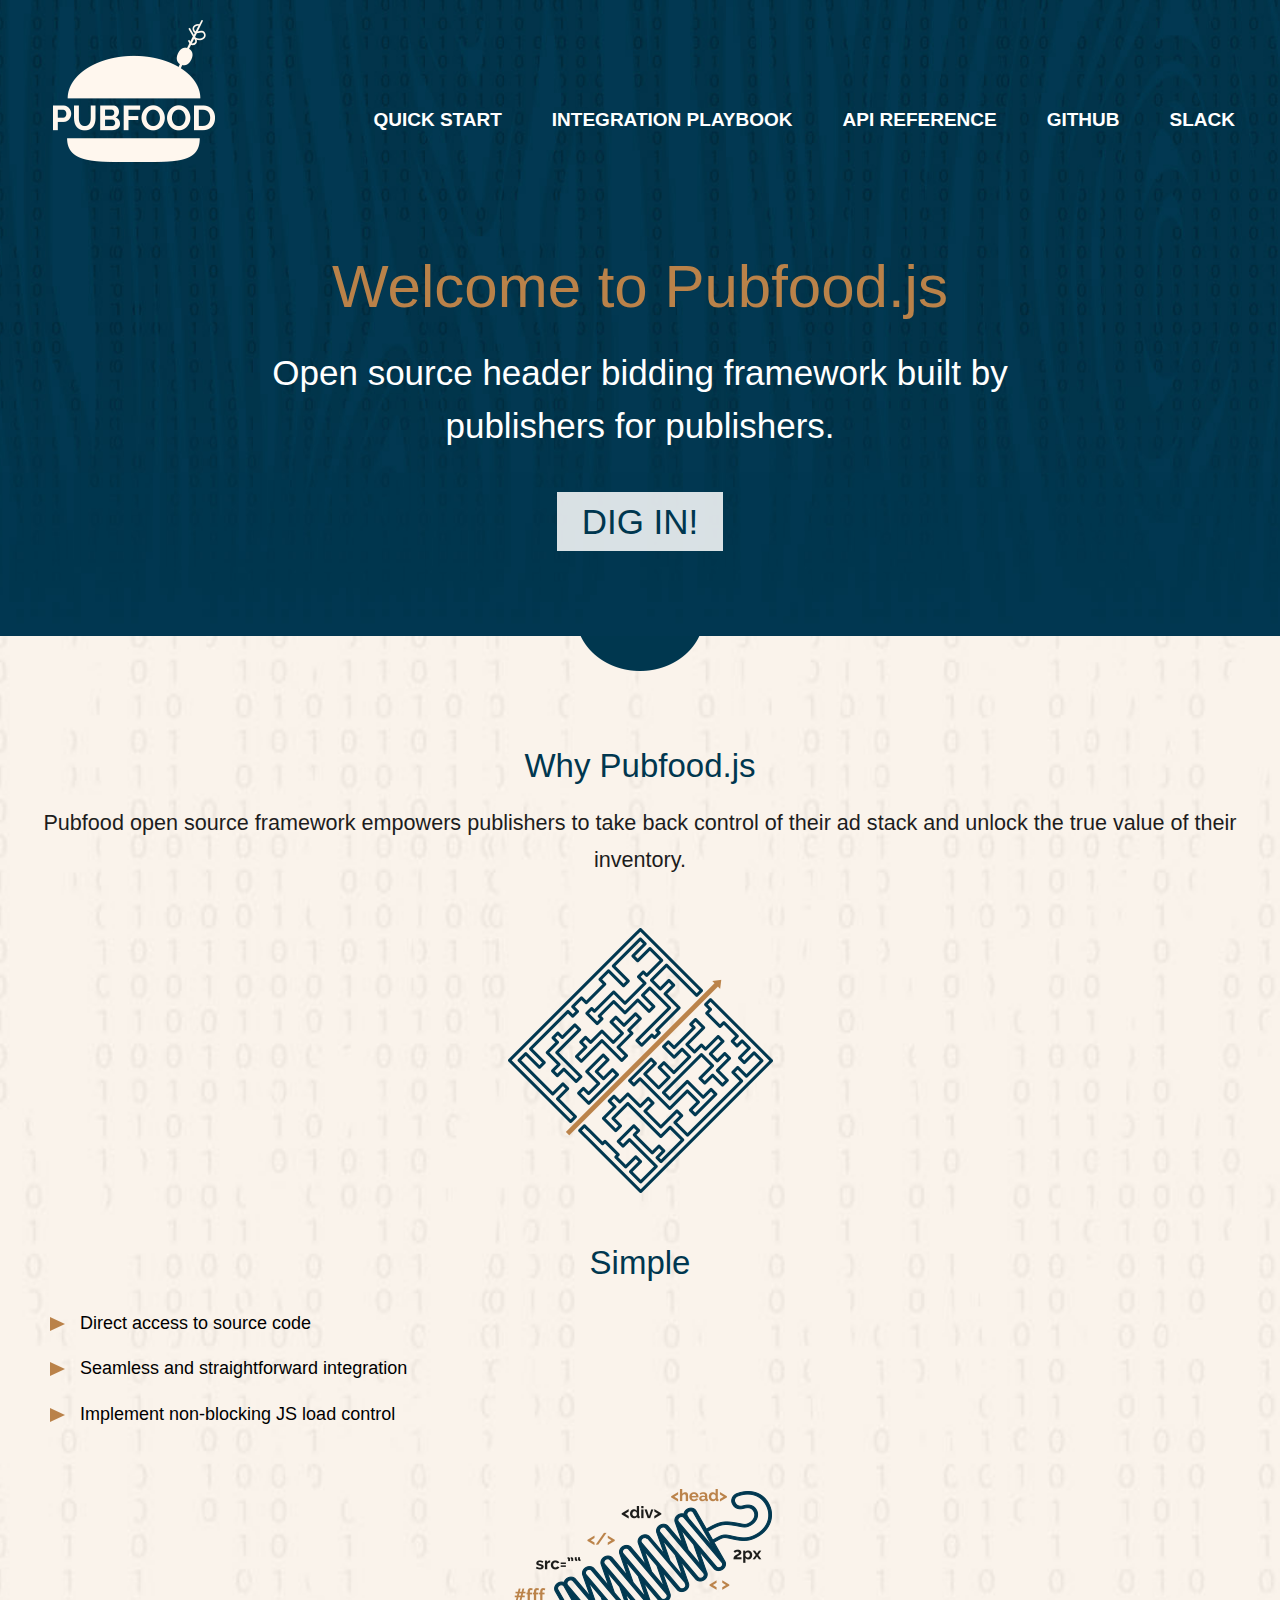
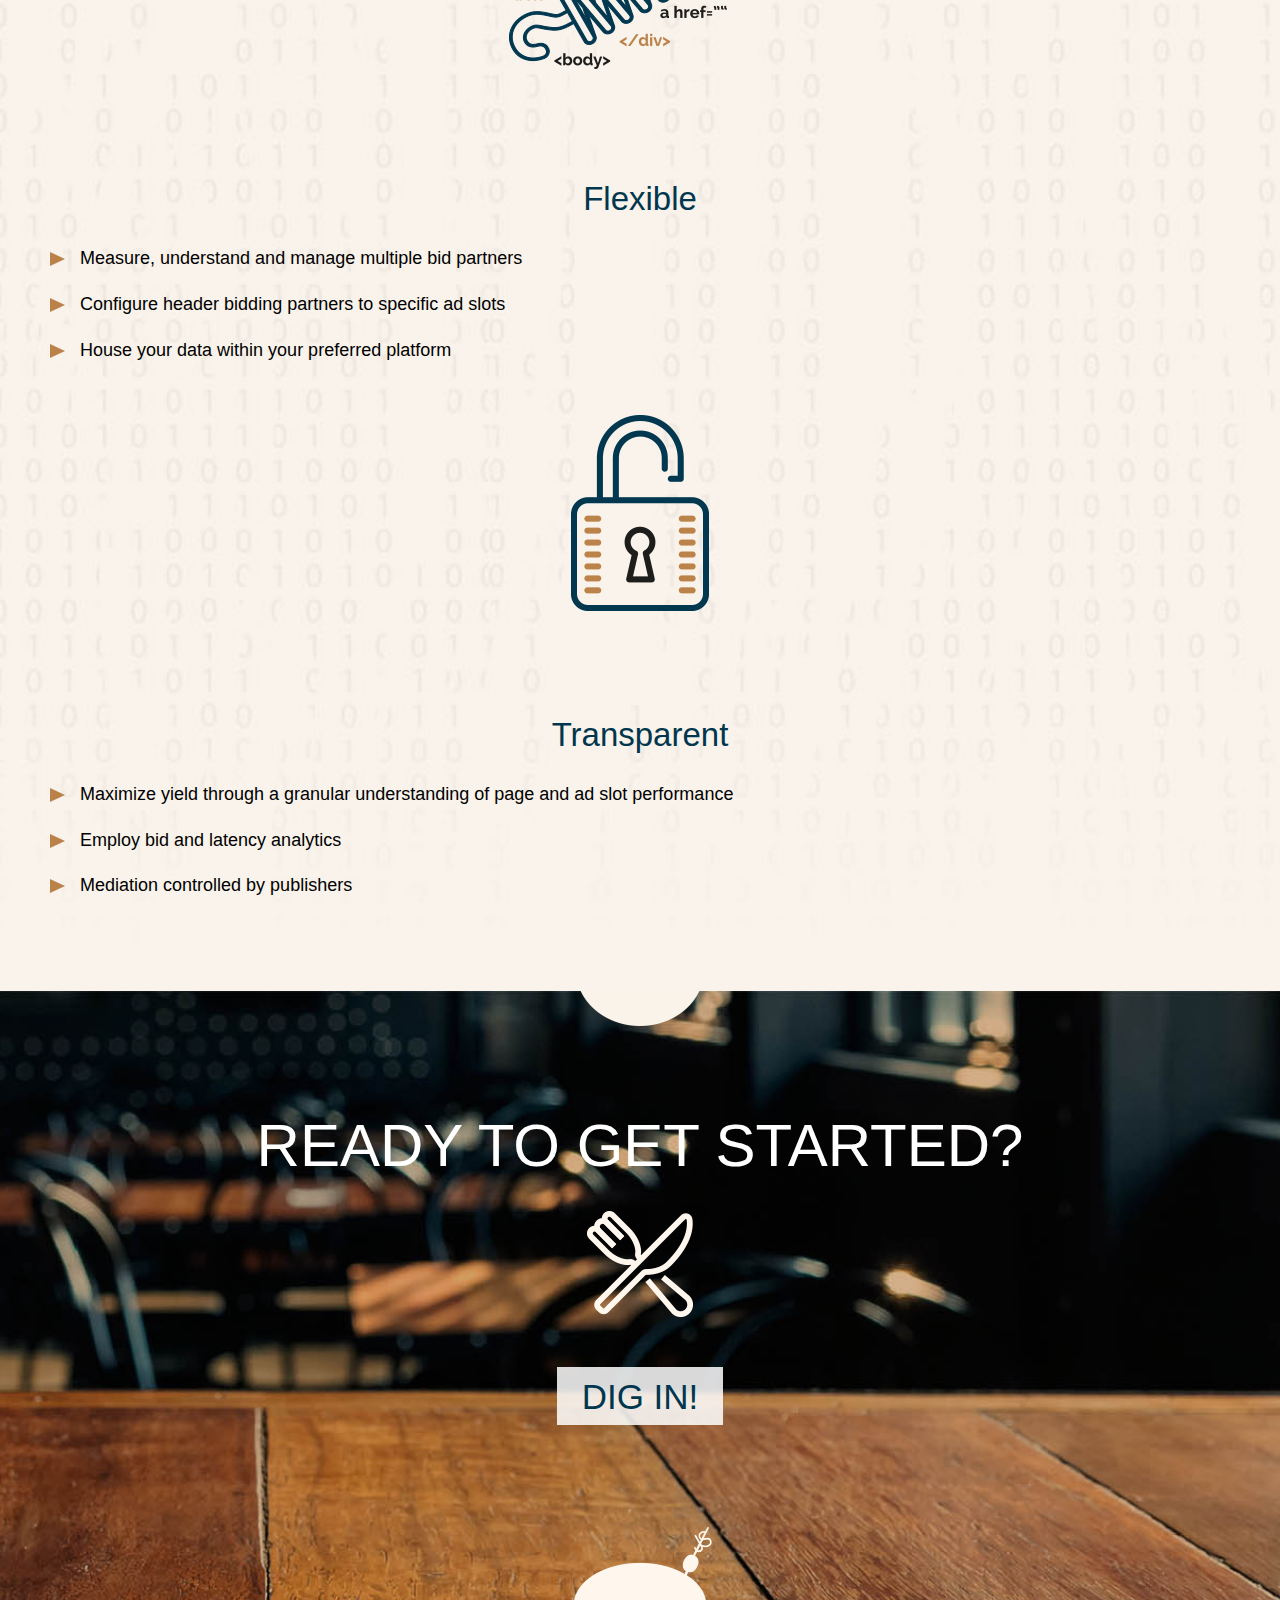
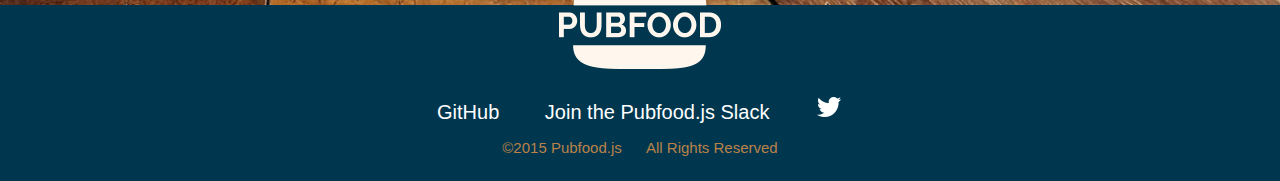
==== commit 5941a196: "index.html is now updated" ====
--- a/index.html
+++ b/index.html
@@ -1,58 +1,43 @@
 <!DOCTYPE html>
 <html lang="en">
-
 <head>
 <meta charset="utf-8">
 <meta http-equiv="X-UA-Compatible" content="IE=edge">
 <meta name="viewport" content="width=device-width, initial-scale=1">
-<!-- The above 3 meta tags *must* come first in the head; any other head content must come *after* these tags -->
-<title>Pubfood</title>
-
-<!-- Bootstrap -->
+<meta name="keywords" content="Header Bidding, Framework, HeaderBidding, Pubfood">
+<title>Pubfood.org - Open Source Header Bidding Framework</title>
 <link href="bootstrap/css/bootstrap.min.css" rel="stylesheet">
-<link type="text/css" href="styles.css" rel="stylesheet" />
-
-<!-- HTML5 shim and Respond.js for IE8 support of HTML5 elements and media queries -->
-<!-- WARNING: Respond.js doesn't work if you view the page via file:// -->
+<link href="styles.css" rel="stylesheet">
 <!--[if lt IE 9]>
 <script src="https://oss.maxcdn.com/html5shiv/3.7.2/html5shiv.min.js"></script>
 <script src="https://oss.maxcdn.com/respond/1.4.2/respond.min.js"></script>
 <![endif]-->
-
 </head>
-
 <body class="home">
-
 <!-- begin header -->
 <div class="top-wrapper-outer">
 <div id="top-wrapper">
-
 <div class="top-w-1">
-<div id="logo"><a href="./"><img src="images/logo.png" width="162" height="142" title="Pubfood" alt="Pubfood logo" /></a></div>
+<div id="logo"><a href="/"><img src="images/logo.png" width="162" height="142" title="Pubfood" alt="Pubfood logo"></a></div>
 </div><!-- end .top-w-1 -->
-
 <div class="top-w-2">
 <div id="main-nav">
 <ul>
-  <li><a href="/quick-start">Quick Start</a></li>
-  <li><a href="/integration-playbook">Integration Playbook</a></li>
-  <li><a href="/api-reference">API Reference</a></li>
-  <li><a href="https://github.com/pubfood/pubfood" target="_blank">GitHub</a></li>
-  <li><a href="mailto:pubfood@yieldbot.com?subject=Invite%20Request:%20Pubfood.js%20Slack%20Channel">Slack</a></li>
+<li><a href="/quick-start">Quick Start</a></li>
+<li><a href="/integration-playbook">Integration Playbook</a></li>
+<li><a href="/api-reference">API Reference</a></li>
+<li><a href="https://github.com/pubfood/pubfood" target="_blank">GitHub</a></li>
+<li><a href="mailto:pubfood@yieldbot.com?subject=Invite%20Request:%20Pubfood.js%20Slack%20Channel">Slack</a></li>
 </ul>
 </div><!-- end #main-nav -->
 </div><!-- end .top-w-2 -->
-
 <div class="clear-float"></div>
-
 <div class="top-w-3 content">
 <h1>Welcome to Pubfood.js</h1>
 <p style="max-width:800px">Open source header bidding framework built by publishers for publishers.</p>
 <p><a class="button-1" href="/quick-start">DIG IN!</a></p>
 </div><!-- end .top-w-3 -->
-
 <div id="mn-toggle-link"><a href="javascript:void(0)" title="show main navigation"></a></div>
-
 </div><!-- end #top-wrapper -->
 </div><!-- end .top-wrapper-outer -->
 <!-- end header -->
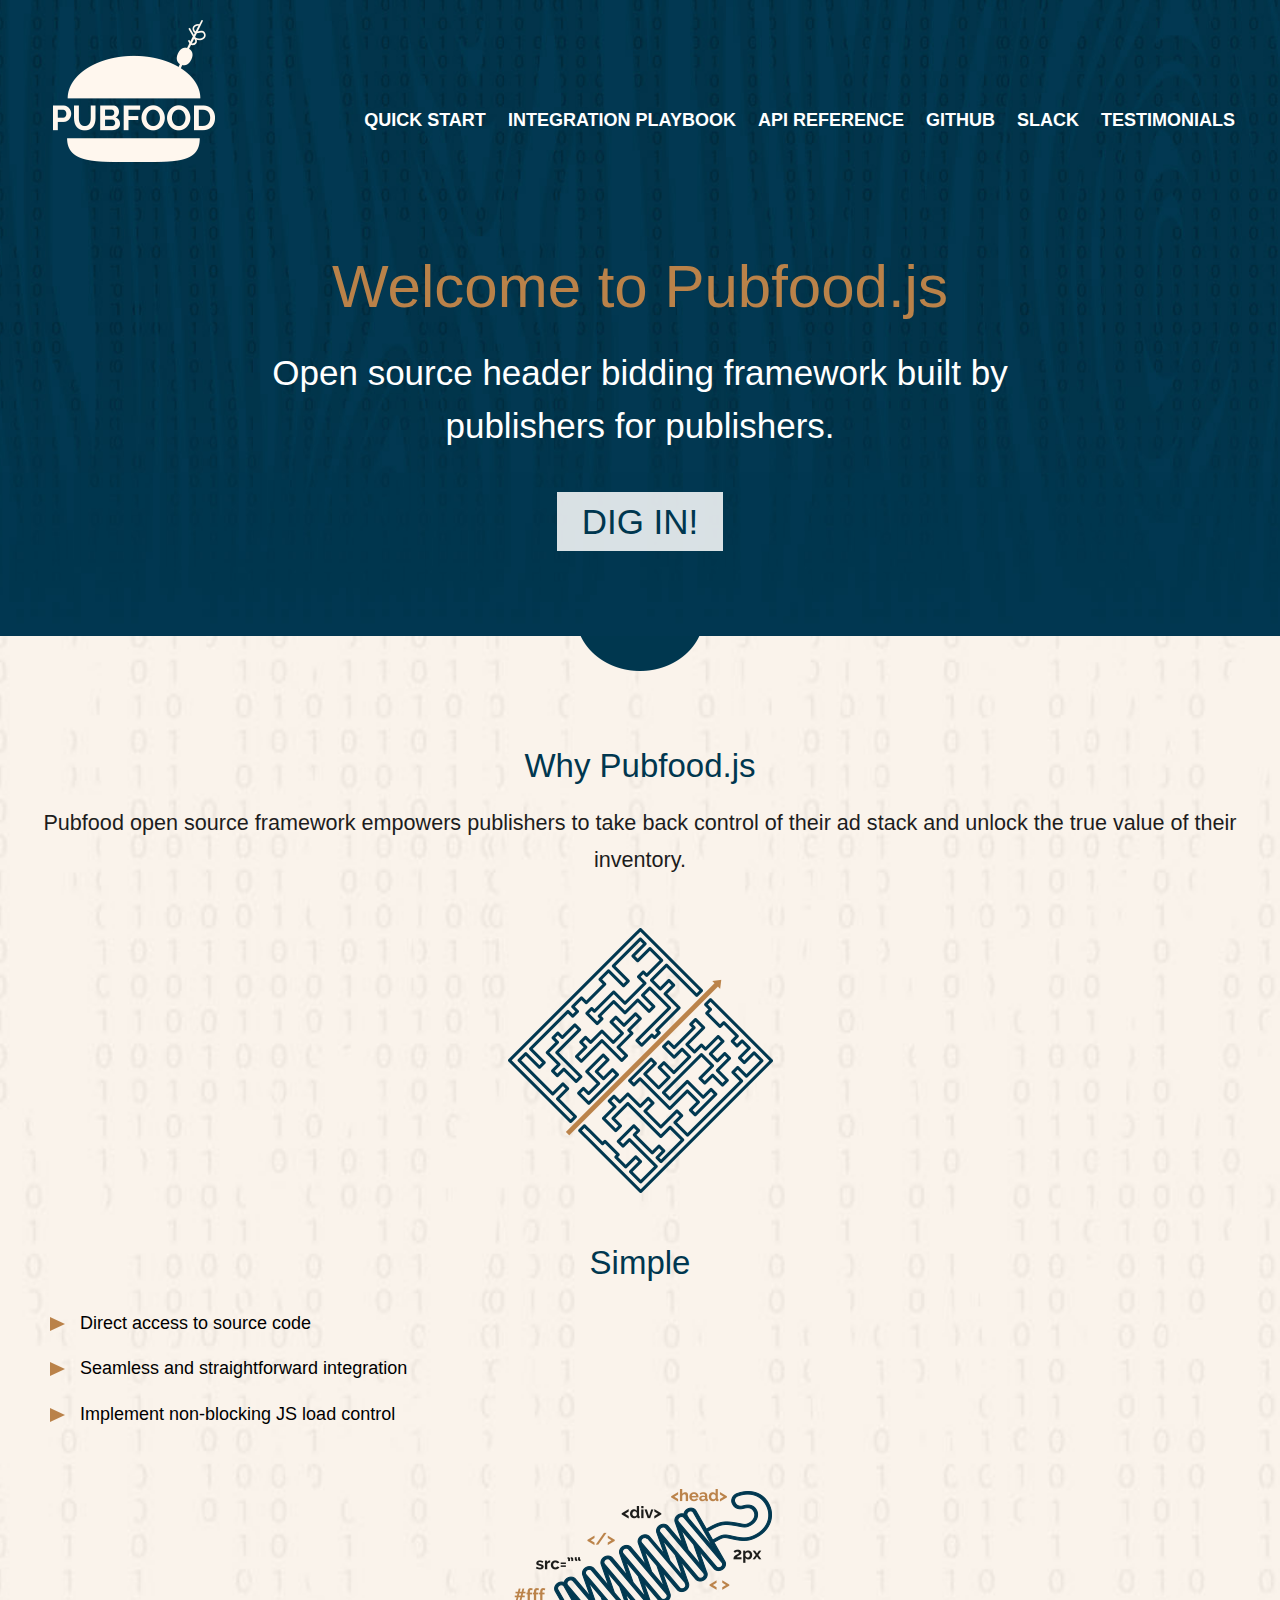
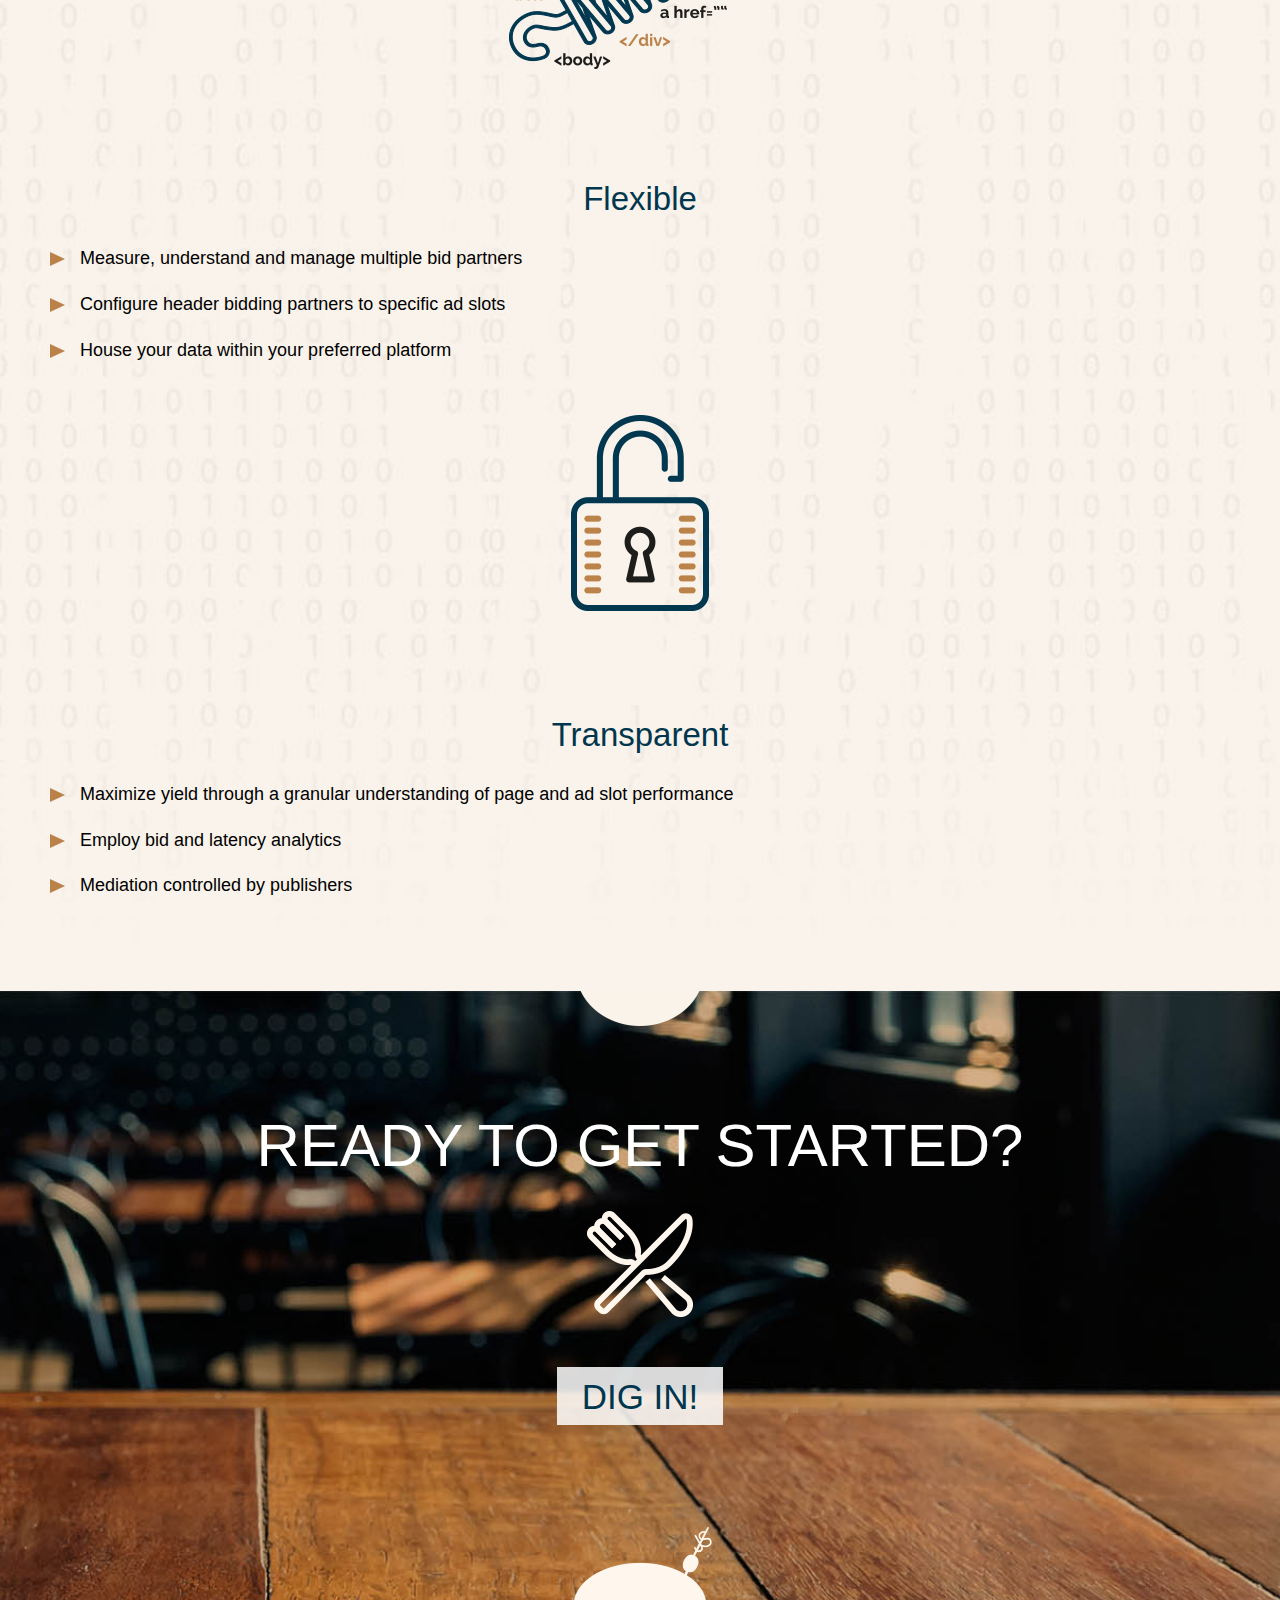
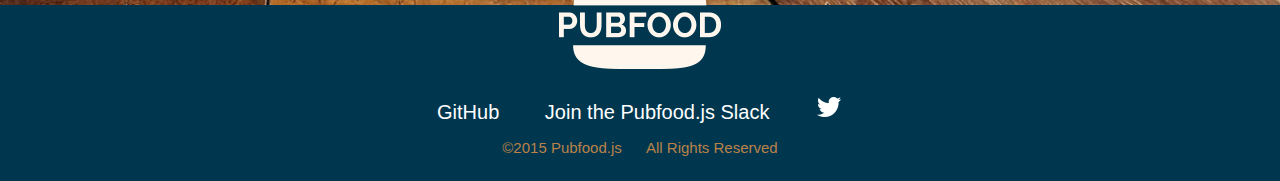
==== commit a8629ead: "add testimonials to the homepage nav" ====
--- a/index.html
+++ b/index.html
@@ -28,6 +28,7 @@
 <li><a href="/api-reference">API Reference</a></li>
 <li><a href="https://github.com/pubfood/pubfood" target="_blank">GitHub</a></li>
 <li><a href="mailto:pubfood@yieldbot.com?subject=Invite%20Request:%20Pubfood.js%20Slack%20Channel">Slack</a></li>
+<li><a href="/testimonials">Testimonials</a></li>
 </ul>
 </div><!-- end #main-nav -->
 </div><!-- end .top-w-2 -->
--- a/styles.css
+++ b/styles.css
@@ -12,6 +12,7 @@
  */
 
 body {
+	position:relative;
 	margin:0; padding:0;
 	background:#fff6ed;
 	font-family:helvetica, arial, sans-serif;
@@ -38,6 +39,11 @@
 
 #content-wrapper {
 
+}
+
+.content-section {
+	max-width:1200px;
+	margin:0 auto; padding:0 0 40px;
 }
 
 .content {
@@ -308,6 +314,37 @@
 
 .content li:last-child {
 	margin-bottom:0;
+}
+
+.content .styled-heading-a {
+	margin:0 0 20px;
+	line-height:1.4;
+	font-size:26px; font-weight:normal;
+	color:#ba8249;
+}
+
+@media only screen and (min-width:569px) {
+	.content .styled-heading-a {
+		margin:0 0 25px;
+		line-height:1.4;
+		font-size:37px;
+	}
+}
+
+@media only screen and (min-width:900px) {
+	.content .styled-heading-a {
+		margin:0 0 40px;
+		line-height:1.2;
+		font-size:50px;
+	}
+}
+
+@media only screen and (min-width:1200px) {
+	.content .styled-heading-a {
+		margin:0 0 50px;
+		line-height:1.2;
+		font-size:60px;
+	}
 }
 
 a.button-1 {
@@ -345,6 +382,21 @@
 	background:#fff;
 }
 
+.testimonial-signature {
+	color:#ba8249;
+}
+
+@media only screen and (min-width:768px) {
+	.testimonial-signature {
+		text-align:right;
+	}	
+}
+
+hr.styled-hr-1 {
+	padding:0; margin:30px 0;
+	border-top:2px solid #debd9c;
+}
+
 .content-column-1 {
 	
 }
@@ -637,6 +689,14 @@
 	color:#1d1d1d;
 }
 
+.text-color-2 {
+	color:#ba8249;
+}
+
+.text-color-3 {
+	color:#00374f;
+}
+
 .divider-h {
 	margin:10px 15px 35px;
 	border-top:2px solid #81989e;
@@ -1026,9 +1086,34 @@
 	margin:0 auto; padding:0;
 }
 
+#section-testimonials-1 {
+	margin:0 auto; padding:0;
+}
+
+@media only screen and (min-width:768px) {
+	#section-testimonials-1 {
+		max-width:1200px;
+		margin:0 auto 20px; padding:0;
+	}	
+}
+
+.st1-logos-wrapper {
+	max-width:1000px;
+	padding:20px 20px 5px; margin:0 auto;
+	text-align:center;
+}
+
+.st1-logos-wrapper span {
+	box-sizing:border-box;
+	display:inline-block;
+	width:100%; max-width:250px; 
+	padding:0 20px 20px;
+	vertical-align:middle;
+}
+
 #accordion-sub-menu {
 	overflow:auto;
-	padding:15px 25px; margin:0 0 30px;
+	padding:15px 25px 0; margin:0 0 30px;
 	background:#bb834a;
 	/*background:#ba8249 url(images/bg-accordion-sub-menu.jpg) no-repeat scroll 50% 0;*/
 	background-size:cover;
@@ -1038,8 +1123,8 @@
 @media only screen and (min-width:1000px) {
 	#accordion-sub-menu {
 		top:50px;
-		padding:25px 50px;
-		font-size:16px;
+		padding:25px 50px 10px;
+		font-size:15px;
 	}
 }
 
@@ -1072,8 +1157,9 @@
 @media only screen and (min-width:1000px) {
 	#accordion-sub-menu h3 {
 		margin:0 0 10px;
-		background-image:url(images/bg-arrow-3-2.png);
-		font-size:26px;
+		background:none;
+		/*background-image:url(images/bg-arrow-3-2.png);*/
+		font-size:24px;
 	}
 }
 
@@ -1082,22 +1168,19 @@
 }
 
 #accordion-sub-menu h3 a:hover {
-	color:#fff; text-decoration:underline;
+	color:#fff; text-decoration:none;
 }
 
 #accordion-sub-menu ul {
+	margin:0 0 25px; padding:0;
+}
+
+#accordion-sub-menu ul ul {
 	display:none;
-	margin:0 0 25px; padding:0;
-}
-
-@media only screen and (min-width:1000px) {
-	#accordion-sub-menu ul {
-		display:block;
-	}
 }
 
 #accordion-sub-menu ul li {
-	margin:0 0 5px; padding-left:0;
+	margin:0 0 1px; padding-left:0;
 	background:none;
 }
 
@@ -1134,6 +1217,26 @@
 	#accordion-sub-menu .accordion-heading-active {
 		background-image:url(images/bg-arrow-3-1.png);
 	}
+}
+
+#accordion-sub-menu .nav ul.nav {
+            
+}
+
+@media only screen and (min-width:1000px) {
+	#accordion-sub-menu .nav ul.nav {
+		display: none; /* hide all (inactive) nested lists */  
+	}
+}
+
+#accordion-sub-menu .nav>.active>ul.nav {
+    display: block; /* show active nested list */
+}
+
+#anchor-section-heading-1,
+#anchor-section-heading-2,
+#anchor-section-heading-3 {
+	/* these selectors are to be used as anchors only :: do not style */
 }
 
 .footer-wrapper-outer {
@@ -1488,23 +1591,23 @@
 
 @media only screen and (min-width:1000px) {
 	#main-nav li a {
-		padding:0; margin:0 0 0 32px;
+		padding:0; margin:0 0 0 20px;
 		line-height:1;
-		font-size:16px; font-weight:bold;
+		font-size:14px; font-weight:bold;
 	}
 }
 
 @media only screen and (min-width:1100px) {
 	#main-nav li a {
-		padding:0; margin:0 0 0 35px;
-		font-size:18px;
+		padding:0; margin:0 0 0 18px;
+		font-size:16px;
 	}
 }
 
 @media only screen and (min-width:1200px) {
 	#main-nav li a {
-		padding:0; margin:0 0 0 45px;
-		font-size:19px;
+		padding:0; margin:0 0 0 17px;
+		font-size:18px;
 	}
 }
 
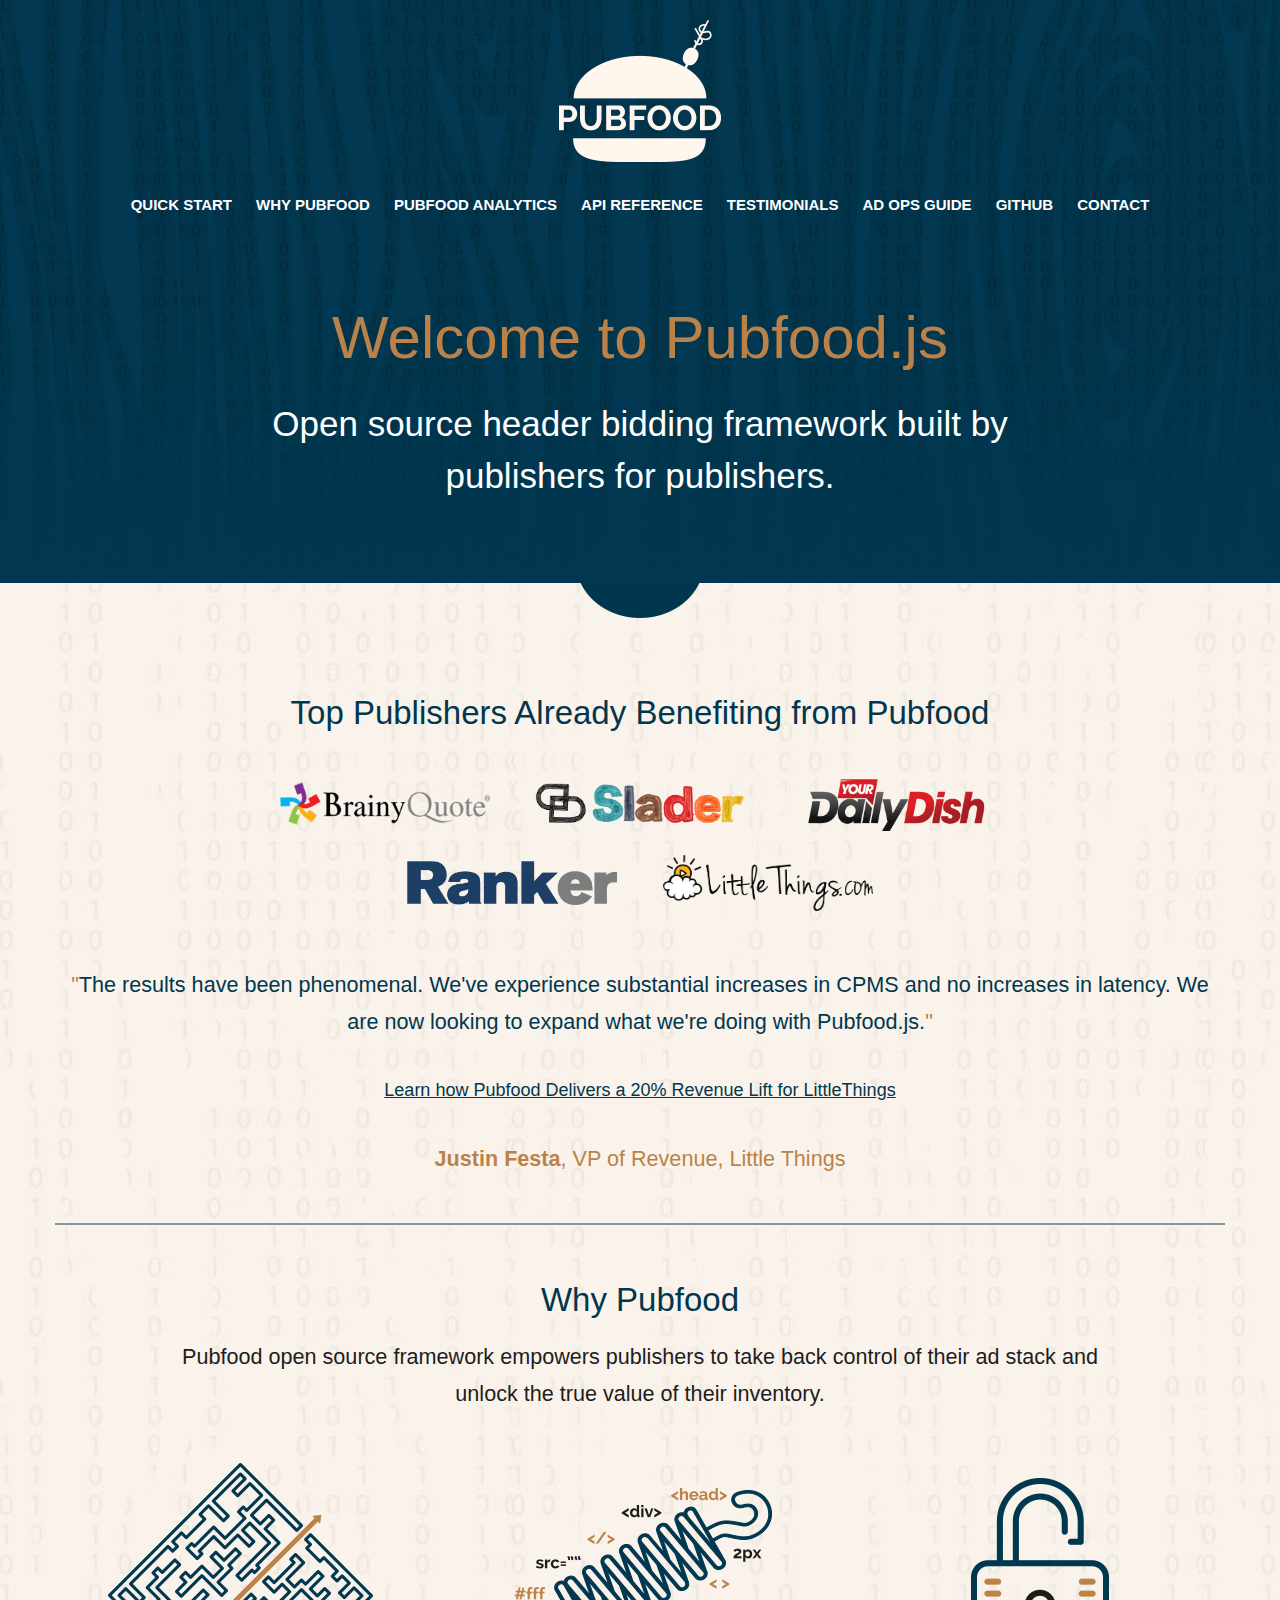
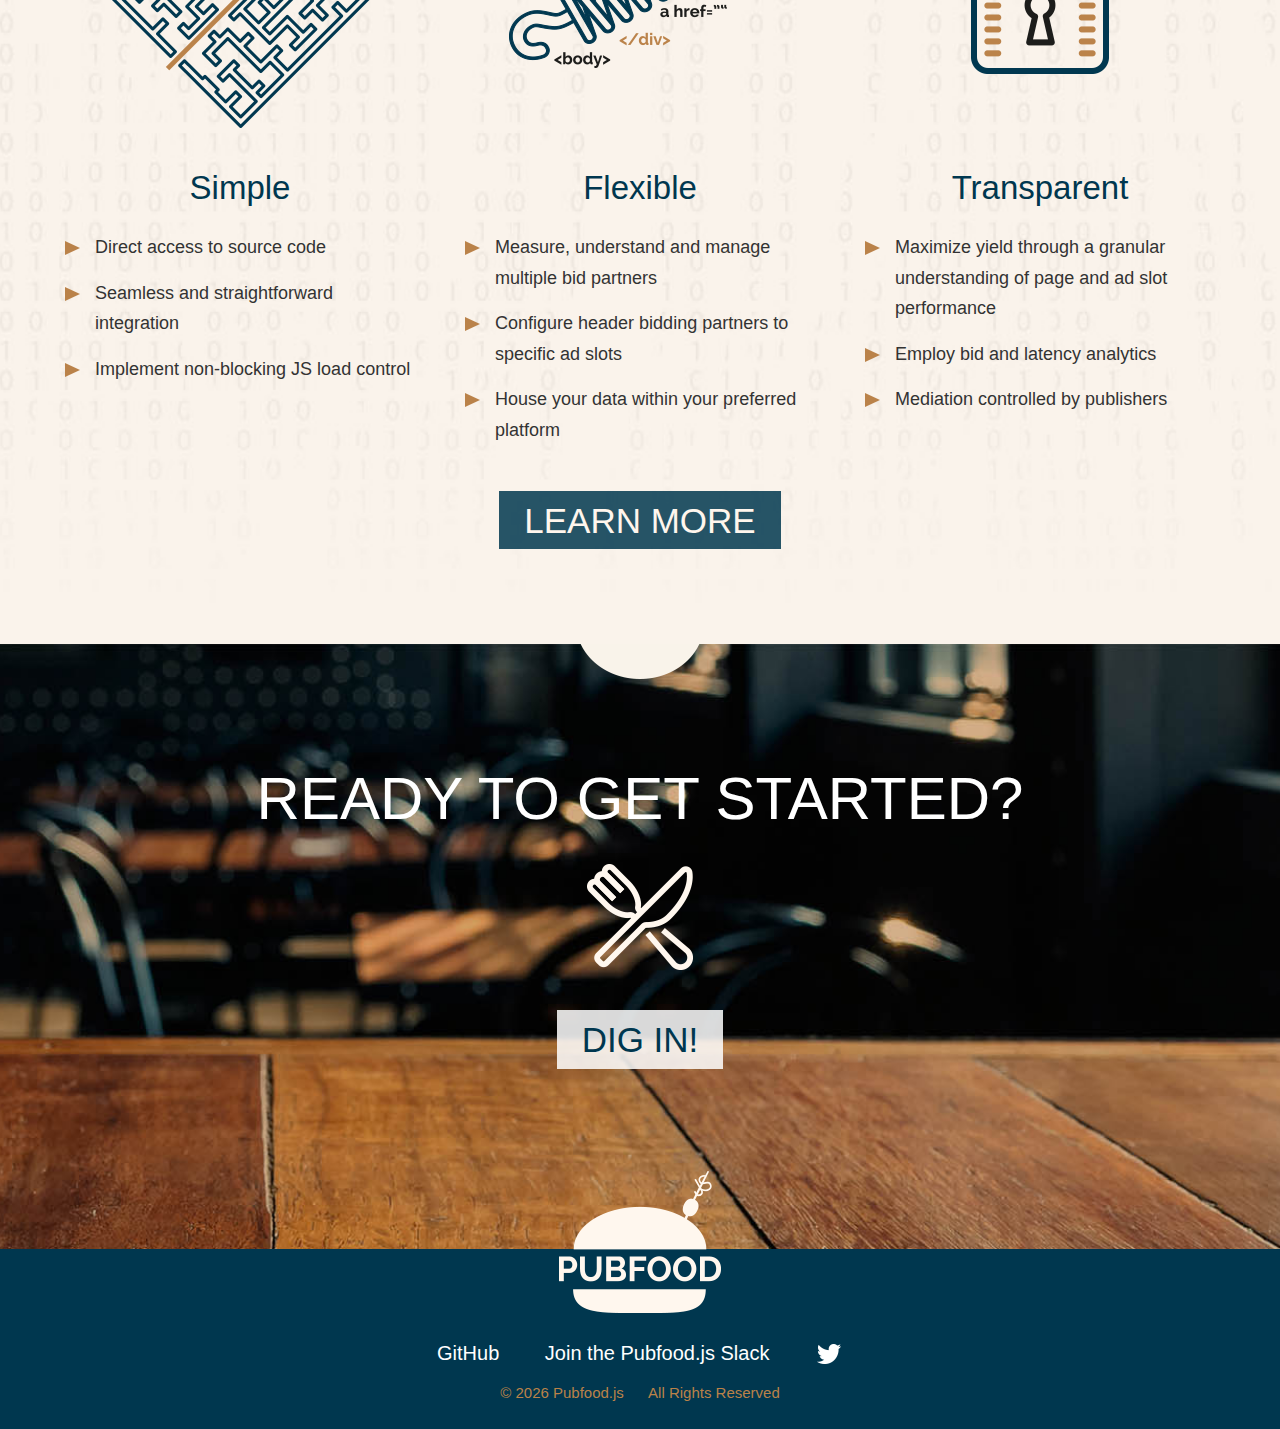
==== commit 15776e5c: "Pubfood Site w analytics" ====
--- a/index.html
+++ b/index.html
@@ -23,12 +23,14 @@
 <div class="top-w-2">
 <div id="main-nav">
 <ul>
-<li><a href="/quick-start">Quick Start</a></li>
-<li><a href="/integration-playbook">Integration Playbook</a></li>
+<li><a href="/getting-started">Quick Start</a></li>
+<li><a href="/why-pubfood">Why Pubfood</a></li>
+<li><a href="/analytics">Pubfood Analytics</a></li>
 <li><a href="/api-reference">API Reference</a></li>
+<li><a href="/testimonials">Testimonials</a></li>
+<li><a href="/integration-playbook">Ad Ops Guide</a></li>
 <li><a href="https://github.com/pubfood/pubfood" target="_blank">GitHub</a></li>
-<li><a href="mailto:pubfood@yieldbot.com?subject=Invite%20Request:%20Pubfood.js%20Slack%20Channel">Slack</a></li>
-<li><a href="/testimonials">Testimonials</a></li>
+<li><a href="mailto:pubfood@yieldbot.com?subject=Invite%20Request:%20Pubfood.js%20Slack%20Channel">Contact</a></li>
 </ul>
 </div><!-- end #main-nav -->
 </div><!-- end .top-w-2 -->
@@ -36,7 +38,7 @@
 <div class="top-w-3 content">
 <h1>Welcome to Pubfood.js</h1>
 <p style="max-width:800px">Open source header bidding framework built by publishers for publishers.</p>
-<p><a class="button-1" href="/quick-start">DIG IN!</a></p>
+<!-- otu <p><a class="button-1" href="/quick-start">DIG IN!</a></p>-->
 </div><!-- end .top-w-3 -->
 <div id="mn-toggle-link"><a href="javascript:void(0)" title="show main navigation"></a></div>
 </div><!-- end #top-wrapper -->
@@ -50,9 +52,28 @@
 <!-- end section connector :: needed to complete header -->
 <div class="container-fluid">
 <div class="row">
+<div class="col-xs-12">
+<!-- otu <h1 class="styled-heading-a" style="margin-bottom:2px; text-align:center">JOIN TOP PUBLISHERS</h1>
+<h2 style="max-width:800px; margin-left:auto; margin-right:auto; text-align:center; font-weight:normal">already using &amp; benefiting from the Pubfood.js header bidding framework.</h2>-->
+<h2>Top Publishers Already Benefiting from Pubfood</h2>
+<div class="st1-logos-wrapper">
+<span><img src="images/logo-brainy-quote.png" width="571" height="115" alt="Brainy Quote logo" /></span>
+<span><img src="images/logo-slader.png" width="600" height="115" alt="Slader logo" /></span>
+<span><img src="images/logo-your-daily-dish.png" width="320" height="95" alt="Your Daily Dish logo" /></span>
+<span><img src="images/logo-ranker.png" width="712" height="151" alt="Ranker logo" /></span>
+<span><img src="images/logo-little-things.png" width="1013" height="274" alt="LittleThings.com logo" /></span>
+</div><!-- end .st1-logos-wrapper -->
+<br />
+<p class="text-big text-color-3"><span class="text-color-2">&quot;</span>The results have been phenomenal. We've experience substantial increases in CPMS and no increases in latency. We are now looking to expand what we're doing with Pubfood.js.<span class="text-color-2">&quot;</span></p>
+<p><a href="docs/PF_CS_Little_Things.pdf" target="_blank">Learn how Pubfood Delivers a 20% Revenue Lift for LittleThings</a></p>
+<p style="text-align:center;" class="text-big testimonial-signature"><strong>Justin Festa</strong>, VP of Revenue, Little Things</p>
+<hr />
+</div>
+</div><!-- end .row -->
+<div class="row">
 <div class="col-sm-1"></div>
 <div class="col-sm-10">
-<h2>Why Pubfood.js</h2>
+<h2>Why Pubfood</h2>
 <p class="text-big text-color-1">Pubfood open source framework empowers publishers to take back control of their ad stack and unlock the true value of their inventory.</p>
 </div>
 <div class="col-sm-1"></div>
@@ -98,6 +119,11 @@
 </div><!-- end .sh1-3 -->
 </div>
 </div><!-- end .row -->
+<div class="row">
+<div class="col-xs-12">
+<a class="button-2" href="/why-pubfood">LEARN MORE</a>
+</div>
+</div><!-- end .row -->
 </div><!-- end .container-fluid -->
 </div><!-- end #section-home-1 -->
 </div><!-- end .section-home-1-outer -->
@@ -110,7 +136,7 @@
 <div class="col-xs-12">
 <h3>READY TO GET STARTED?</h3>
 <p><img src="images/icon-fork-and-knife.png" width="106" height="106" alt="fork and knife icon" /></p>
-<p><a class="button-1" href="/quick-start">DIG IN!</a></p>
+<p><a class="button-1" href="/why-pubfood">DIG IN!</a></p>
 </div>
 </div><!-- end .row -->
 </div><!-- end .container-fluid -->
@@ -126,11 +152,19 @@
 </div>
 <ul>
 <li><a href="https://github.com/pubfood/pubfood" target="_blank">GitHub</a></li>
-<!-- <li><a href="#">Contact Us</a></li> -->
+<!-- <li><a href="#">Contact</a></li> -->
 <li><a href="mailto:pubfood@yieldbot.com?subject=Invite%20Request%3A%20Pubfood.js%20Slack%20Channel">Join the Pubfood.js Slack</a></li>
 <li><a href="https://twitter.com/yieldbot" target="_blank"><img src="images/icon-twitter.png" width="28" height="24" alt="Twitter" /></a></li>
 </ul>
-<p><span>&copy;2015 Pubfood.js</span> <span>All Rights Reserved</span></p>
+<p><span>&copy;
+<script type="text/javascript">
+(function display_the_cr_year() {
+	var the_cr_date = new Date();
+	var the_cr_current_year = the_cr_date.getFullYear();
+	document.write(the_cr_current_year);
+})();
+</script>
+ Pubfood.js</span> <span>All Rights Reserved</span></p>
 </div><!-- end #footer-wrapper -->
 </div><!-- end .footer-wrapper-outer -->
 <!-- end footer -->
--- a/styles.css
+++ b/styles.css
@@ -382,6 +382,41 @@
 	background:#fff;
 }
 
+a.button-2 {
+	display:inline-block;
+	margin:25px 0; padding:6px 18px;
+	line-height:1.5;
+	background:rgba(0,55,79,.85);
+	cursor:pointer;
+	font-size:18px; font-weight:400;
+	color:#fff6ed; text-decoration:none;
+}
+
+@media only screen and (min-width:569px) {
+	a.button-2 {
+		margin:25px 0; padding:5px 20px;
+		line-height:1.5;
+		font-size:22px;
+	}
+}
+
+@media only screen and (min-width:900px) {
+		a.button-2 {
+		margin:25px 0; padding:4px 25px 2px;
+		line-height:1.5;
+		font-size:35px;
+	}
+}
+
+p a.button-2 {
+	margin:5px 0;
+}
+
+a.button-2:hover {
+	color:#fff6ed; text-decoration:none;
+	background:#012b3e;
+}
+
 .testimonial-signature {
 	color:#ba8249;
 }
@@ -697,6 +732,10 @@
 	color:#00374f;
 }
 
+.text-color-4 {
+	color:#fff;	
+}
+
 .divider-h {
 	margin:10px 15px 35px;
 	border-top:2px solid #81989e;
@@ -753,8 +792,8 @@
 
 @media only screen and (min-width:1000px) {
 	.top-w-1 {
-		float:left;
 		width:15%;
+		margin:0 auto;
 	}
 }
 
@@ -764,8 +803,7 @@
 
 @media only screen and (min-width:1000px) {
 	.top-w-2 {
-		float:right;
-		width:80%; padding:90px 0 0;
+		padding:30px 0 0;
 	}
 }
 
@@ -907,6 +945,16 @@
 	#section-home-1 {
 		max-width:1200px;
 		padding:0 0 70px;
+	}
+}
+
+#section-home-1 hr {
+	margin:20px 0 30px;
+}
+
+@media only screen and (min-width:569px) {
+	#section-home-1 hr {
+		margin:45px 0 50px;
 	}
 }
 
@@ -1109,6 +1157,118 @@
 	width:100%; max-width:250px; 
 	padding:0 20px 20px;
 	vertical-align:middle;
+}
+
+#why-pubfood-sub-menu {
+	padding:25px 25px; margin:0 0 30px;
+	line-height:1.5;
+	background:#bb834a;
+	font-size:17px;
+}
+
+#why-pubfood-sub-menu h4 {
+	font-size:20px;
+}
+
+#why-pubfood-sub-menu ul {
+	margin:0;
+}
+
+#why-pubfood-sub-menu li {
+	background-image:url(images/li-arrow-2-2.png);
+}
+
+@media only screen and (min-width:569px) {
+	#why-pubfood-sub-menu li {
+		background-image:url(images/li-arrow-2-2.png);
+	}
+}
+
+#why-pubfood-sub-menu li a {
+	text-decoration:none;
+	color:#fff;
+}
+
+#why-pubfood-sub-menu li a:hover {
+	text-decoration:underline;
+	color:#fff;
+}
+
+#why-pubfood-sub-menu.affix {
+	position:static;
+}
+
+@media only screen and (min-width:992px) {
+	#why-pubfood-sub-menu.affix {
+		position:fixed; top:25px;
+		width:29%;
+	}
+}
+
+@media only screen and (min-width:1200px) {
+	#why-pubfood-sub-menu.affix {
+		width:26%;
+	}
+}
+
+.section-why-pubfood-1-outer {
+	background:url(images/bg-section-why-pubfood-1-outer.jpg) no-repeat scroll 50% 50%;
+	background-size:cover;
+}
+
+#section-why-pubfood-1 {
+	padding:60px 0 50px;
+}
+
+#section-why-pubfood-1 ul {
+	margin-left:10px;
+}
+
+.swp1-col-1 {
+	
+}
+
+.swp1-col-1 h4 {
+	font-size:20px;
+}
+
+.swp1-col-1 ul li {
+	background-image:url(images/li-x-2.png);
+}
+
+@media only screen and (min-width:569px) {
+	.swp1-col-1 ul li {
+		background-image:url(images/li-x.png);
+	}
+}
+
+.swp1-col-2 {
+	
+}
+
+.swp1-col-2 h4 {
+	font-size:20px;
+}
+
+.swp1-col-2 ul li {
+	background-image:url(images/li-checkmark-2.png);
+}
+
+@media only screen and (min-width:569px) {
+	.swp1-col-2 ul li {
+		background-image:url(images/li-checkmark.png);
+	}
+}
+
+#example-ga-reports-menu {
+	/* needed by jQuery */
+}
+
+#adunit,
+#device,
+#latency {
+	display:none;
+	margin:0 0 55px;
 }
 
 #accordion-sub-menu {
@@ -1248,6 +1408,10 @@
 	margin:0;
 }
 
+body.page-why-pubfood .footer-wrapper-outer {
+	margin:0;
+}
+
 #footer-wrapper {
 	position:relative;
 	max-width:1200px;
@@ -1378,6 +1542,14 @@
 	body.home .f-logo-2 {
 		display:none;
 	}
+}
+
+ul.getting-started-list {
+	margin:0 0 20px;
+}
+
+ul.getting-started-list li {
+	padding:0;
 }
 
 .anchor-nav {
@@ -1523,7 +1695,7 @@
 		padding:0; margin:0;
 		border-radius:0;
 		background:none;
-		text-align:right;
+		text-align:center;
 	}
 }
 
@@ -1591,23 +1763,30 @@
 
 @media only screen and (min-width:1000px) {
 	#main-nav li a {
-		padding:0; margin:0 0 0 20px;
+		padding:0; margin:0 0 0 18px;
 		line-height:1;
-		font-size:14px; font-weight:bold;
+		font-size:13px; font-weight:bold;
 	}
 }
 
 @media only screen and (min-width:1100px) {
 	#main-nav li a {
 		padding:0; margin:0 0 0 18px;
-		font-size:16px;
+		font-size:14px;
 	}
 }
 
 @media only screen and (min-width:1200px) {
 	#main-nav li a {
-		padding:0; margin:0 0 0 17px;
-		font-size:18px;
+		padding:0; margin:0 0 0 19px;
+		font-size:15px;
+	}
+}
+
+@media only screen and (min-width:1300px) {
+	#main-nav li a {
+		padding:0; margin:0 0 0 24px;
+		font-size:17px;
 	}
 }
 
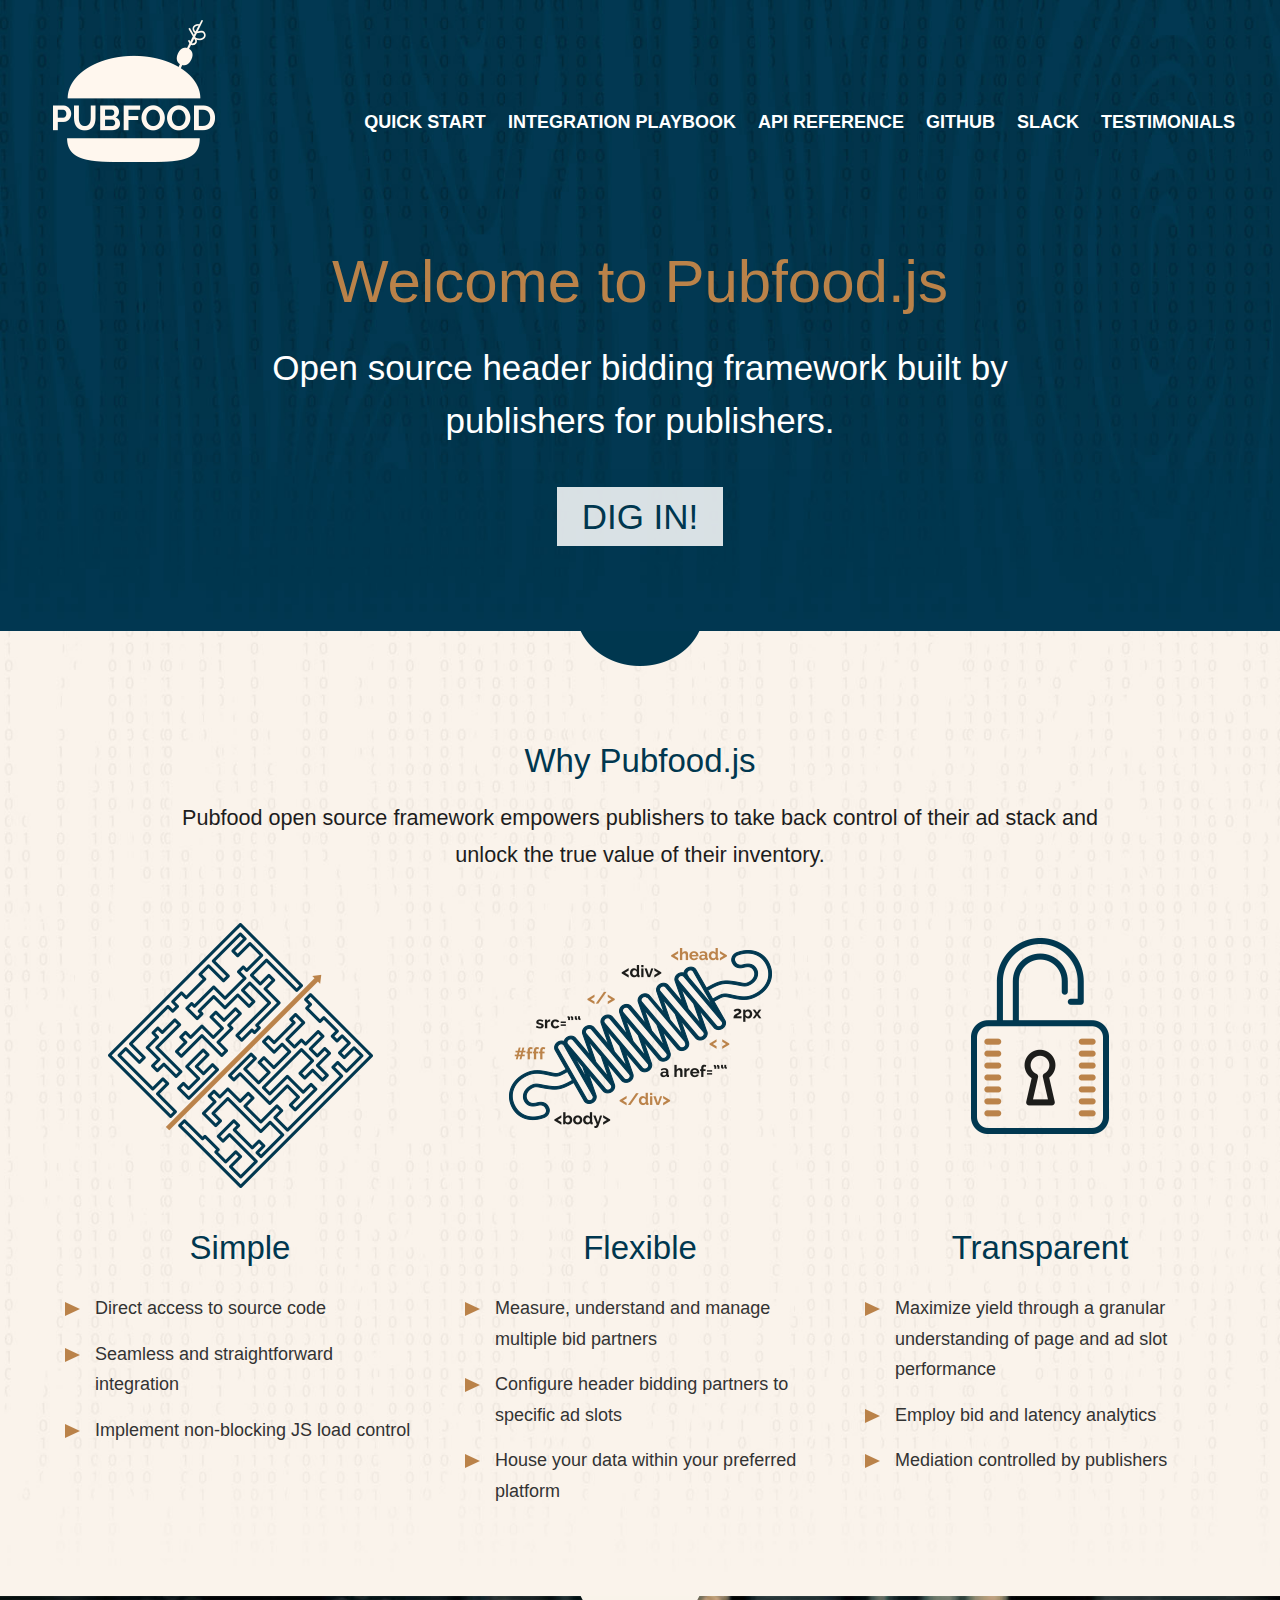
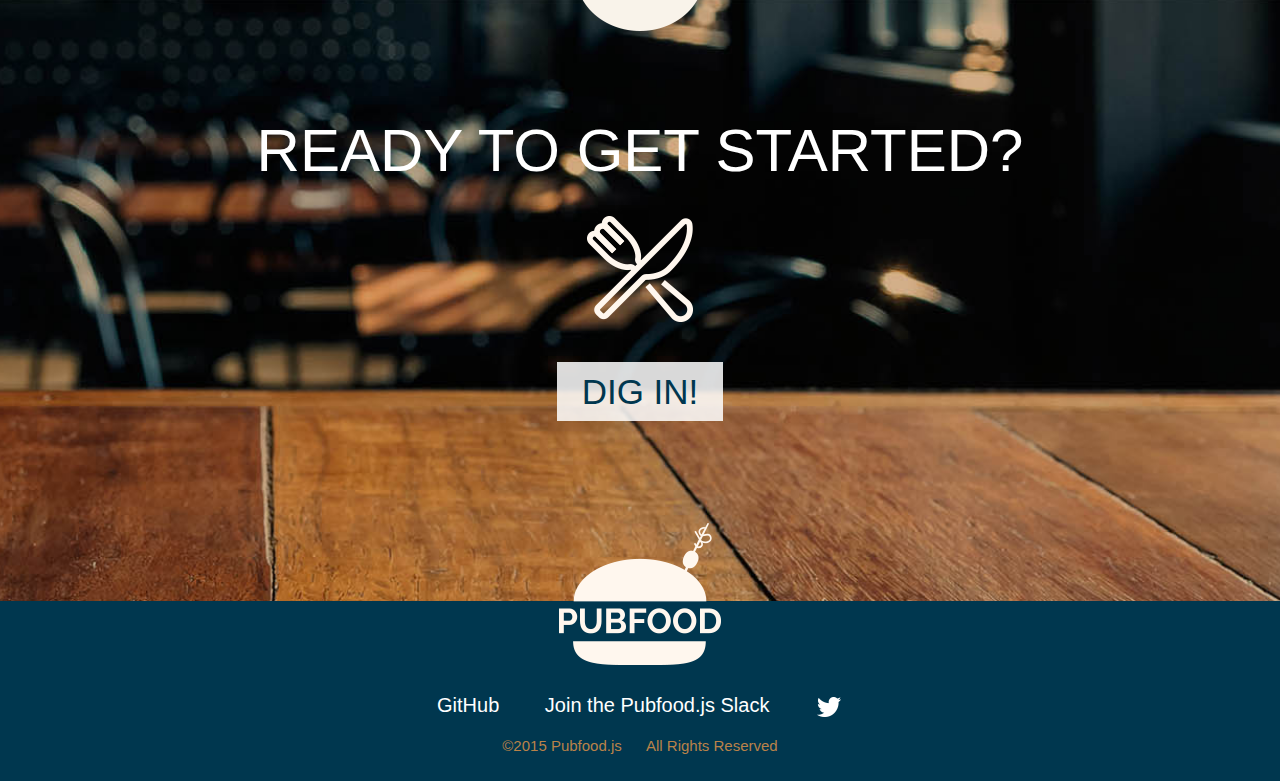
==== commit f9eeaa38: "Revert eol termination "Pubfood Site w Analytics"" ====
--- a/index.html
+++ b/index.html
@@ -23,14 +23,12 @@
 <div class="top-w-2">
 <div id="main-nav">
 <ul>
-<li><a href="/getting-started">Quick Start</a></li>
-<li><a href="/why-pubfood">Why Pubfood</a></li>
-<li><a href="/analytics">Pubfood Analytics</a></li>
+<li><a href="/quick-start">Quick Start</a></li>
+<li><a href="/integration-playbook">Integration Playbook</a></li>
 <li><a href="/api-reference">API Reference</a></li>
+<li><a href="https://github.com/pubfood/pubfood" target="_blank">GitHub</a></li>
+<li><a href="mailto:pubfood@yieldbot.com?subject=Invite%20Request:%20Pubfood.js%20Slack%20Channel">Slack</a></li>
 <li><a href="/testimonials">Testimonials</a></li>
-<li><a href="/integration-playbook">Ad Ops Guide</a></li>
-<li><a href="https://github.com/pubfood/pubfood" target="_blank">GitHub</a></li>
-<li><a href="mailto:pubfood@yieldbot.com?subject=Invite%20Request:%20Pubfood.js%20Slack%20Channel">Contact</a></li>
 </ul>
 </div><!-- end #main-nav -->
 </div><!-- end .top-w-2 -->
@@ -38,7 +36,7 @@
 <div class="top-w-3 content">
 <h1>Welcome to Pubfood.js</h1>
 <p style="max-width:800px">Open source header bidding framework built by publishers for publishers.</p>
-<!-- otu <p><a class="button-1" href="/quick-start">DIG IN!</a></p>-->
+<p><a class="button-1" href="/quick-start">DIG IN!</a></p>
 </div><!-- end .top-w-3 -->
 <div id="mn-toggle-link"><a href="javascript:void(0)" title="show main navigation"></a></div>
 </div><!-- end #top-wrapper -->
@@ -52,28 +50,9 @@
 <!-- end section connector :: needed to complete header -->
 <div class="container-fluid">
 <div class="row">
-<div class="col-xs-12">
-<!-- otu <h1 class="styled-heading-a" style="margin-bottom:2px; text-align:center">JOIN TOP PUBLISHERS</h1>
-<h2 style="max-width:800px; margin-left:auto; margin-right:auto; text-align:center; font-weight:normal">already using &amp; benefiting from the Pubfood.js header bidding framework.</h2>-->
-<h2>Top Publishers Already Benefiting from Pubfood</h2>
-<div class="st1-logos-wrapper">
-<span><img src="images/logo-brainy-quote.png" width="571" height="115" alt="Brainy Quote logo" /></span>
-<span><img src="images/logo-slader.png" width="600" height="115" alt="Slader logo" /></span>
-<span><img src="images/logo-your-daily-dish.png" width="320" height="95" alt="Your Daily Dish logo" /></span>
-<span><img src="images/logo-ranker.png" width="712" height="151" alt="Ranker logo" /></span>
-<span><img src="images/logo-little-things.png" width="1013" height="274" alt="LittleThings.com logo" /></span>
-</div><!-- end .st1-logos-wrapper -->
-<br />
-<p class="text-big text-color-3"><span class="text-color-2">&quot;</span>The results have been phenomenal. We've experience substantial increases in CPMS and no increases in latency. We are now looking to expand what we're doing with Pubfood.js.<span class="text-color-2">&quot;</span></p>
-<p><a href="docs/PF_CS_Little_Things.pdf" target="_blank">Learn how Pubfood Delivers a 20% Revenue Lift for LittleThings</a></p>
-<p style="text-align:center;" class="text-big testimonial-signature"><strong>Justin Festa</strong>, VP of Revenue, Little Things</p>
-<hr />
-</div>
-</div><!-- end .row -->
-<div class="row">
 <div class="col-sm-1"></div>
 <div class="col-sm-10">
-<h2>Why Pubfood</h2>
+<h2>Why Pubfood.js</h2>
 <p class="text-big text-color-1">Pubfood open source framework empowers publishers to take back control of their ad stack and unlock the true value of their inventory.</p>
 </div>
 <div class="col-sm-1"></div>
@@ -119,11 +98,6 @@
 </div><!-- end .sh1-3 -->
 </div>
 </div><!-- end .row -->
-<div class="row">
-<div class="col-xs-12">
-<a class="button-2" href="/why-pubfood">LEARN MORE</a>
-</div>
-</div><!-- end .row -->
 </div><!-- end .container-fluid -->
 </div><!-- end #section-home-1 -->
 </div><!-- end .section-home-1-outer -->
@@ -136,7 +110,7 @@
 <div class="col-xs-12">
 <h3>READY TO GET STARTED?</h3>
 <p><img src="images/icon-fork-and-knife.png" width="106" height="106" alt="fork and knife icon" /></p>
-<p><a class="button-1" href="/why-pubfood">DIG IN!</a></p>
+<p><a class="button-1" href="/quick-start">DIG IN!</a></p>
 </div>
 </div><!-- end .row -->
 </div><!-- end .container-fluid -->
@@ -152,19 +126,11 @@
 </div>
 <ul>
 <li><a href="https://github.com/pubfood/pubfood" target="_blank">GitHub</a></li>
-<!-- <li><a href="#">Contact</a></li> -->
+<!-- <li><a href="#">Contact Us</a></li> -->
 <li><a href="mailto:pubfood@yieldbot.com?subject=Invite%20Request%3A%20Pubfood.js%20Slack%20Channel">Join the Pubfood.js Slack</a></li>
 <li><a href="https://twitter.com/yieldbot" target="_blank"><img src="images/icon-twitter.png" width="28" height="24" alt="Twitter" /></a></li>
 </ul>
-<p><span>&copy;
-<script type="text/javascript">
-(function display_the_cr_year() {
-	var the_cr_date = new Date();
-	var the_cr_current_year = the_cr_date.getFullYear();
-	document.write(the_cr_current_year);
-})();
-</script>
- Pubfood.js</span> <span>All Rights Reserved</span></p>
+<p><span>&copy;2015 Pubfood.js</span> <span>All Rights Reserved</span></p>
 </div><!-- end #footer-wrapper -->
 </div><!-- end .footer-wrapper-outer -->
 <!-- end footer -->
--- a/styles.css
+++ b/styles.css
@@ -382,41 +382,6 @@
 	background:#fff;
 }
 
-a.button-2 {
-	display:inline-block;
-	margin:25px 0; padding:6px 18px;
-	line-height:1.5;
-	background:rgba(0,55,79,.85);
-	cursor:pointer;
-	font-size:18px; font-weight:400;
-	color:#fff6ed; text-decoration:none;
-}
-
-@media only screen and (min-width:569px) {
-	a.button-2 {
-		margin:25px 0; padding:5px 20px;
-		line-height:1.5;
-		font-size:22px;
-	}
-}
-
-@media only screen and (min-width:900px) {
-		a.button-2 {
-		margin:25px 0; padding:4px 25px 2px;
-		line-height:1.5;
-		font-size:35px;
-	}
-}
-
-p a.button-2 {
-	margin:5px 0;
-}
-
-a.button-2:hover {
-	color:#fff6ed; text-decoration:none;
-	background:#012b3e;
-}
-
 .testimonial-signature {
 	color:#ba8249;
 }
@@ -732,10 +697,6 @@
 	color:#00374f;
 }
 
-.text-color-4 {
-	color:#fff;	
-}
-
 .divider-h {
 	margin:10px 15px 35px;
 	border-top:2px solid #81989e;
@@ -792,8 +753,8 @@
 
 @media only screen and (min-width:1000px) {
 	.top-w-1 {
+		float:left;
 		width:15%;
-		margin:0 auto;
 	}
 }
 
@@ -803,7 +764,8 @@
 
 @media only screen and (min-width:1000px) {
 	.top-w-2 {
-		padding:30px 0 0;
+		float:right;
+		width:80%; padding:90px 0 0;
 	}
 }
 
@@ -945,16 +907,6 @@
 	#section-home-1 {
 		max-width:1200px;
 		padding:0 0 70px;
-	}
-}
-
-#section-home-1 hr {
-	margin:20px 0 30px;
-}
-
-@media only screen and (min-width:569px) {
-	#section-home-1 hr {
-		margin:45px 0 50px;
 	}
 }
 
@@ -1157,118 +1109,6 @@
 	width:100%; max-width:250px; 
 	padding:0 20px 20px;
 	vertical-align:middle;
-}
-
-#why-pubfood-sub-menu {
-	padding:25px 25px; margin:0 0 30px;
-	line-height:1.5;
-	background:#bb834a;
-	font-size:17px;
-}
-
-#why-pubfood-sub-menu h4 {
-	font-size:20px;
-}
-
-#why-pubfood-sub-menu ul {
-	margin:0;
-}
-
-#why-pubfood-sub-menu li {
-	background-image:url(images/li-arrow-2-2.png);
-}
-
-@media only screen and (min-width:569px) {
-	#why-pubfood-sub-menu li {
-		background-image:url(images/li-arrow-2-2.png);
-	}
-}
-
-#why-pubfood-sub-menu li a {
-	text-decoration:none;
-	color:#fff;
-}
-
-#why-pubfood-sub-menu li a:hover {
-	text-decoration:underline;
-	color:#fff;
-}
-
-#why-pubfood-sub-menu.affix {
-	position:static;
-}
-
-@media only screen and (min-width:992px) {
-	#why-pubfood-sub-menu.affix {
-		position:fixed; top:25px;
-		width:29%;
-	}
-}
-
-@media only screen and (min-width:1200px) {
-	#why-pubfood-sub-menu.affix {
-		width:26%;
-	}
-}
-
-.section-why-pubfood-1-outer {
-	background:url(images/bg-section-why-pubfood-1-outer.jpg) no-repeat scroll 50% 50%;
-	background-size:cover;
-}
-
-#section-why-pubfood-1 {
-	padding:60px 0 50px;
-}
-
-#section-why-pubfood-1 ul {
-	margin-left:10px;
-}
-
-.swp1-col-1 {
-	
-}
-
-.swp1-col-1 h4 {
-	font-size:20px;
-}
-
-.swp1-col-1 ul li {
-	background-image:url(images/li-x-2.png);
-}
-
-@media only screen and (min-width:569px) {
-	.swp1-col-1 ul li {
-		background-image:url(images/li-x.png);
-	}
-}
-
-.swp1-col-2 {
-	
-}
-
-.swp1-col-2 h4 {
-	font-size:20px;
-}
-
-.swp1-col-2 ul li {
-	background-image:url(images/li-checkmark-2.png);
-}
-
-@media only screen and (min-width:569px) {
-	.swp1-col-2 ul li {
-		background-image:url(images/li-checkmark.png);
-	}
-}
-
-#example-ga-reports-menu {
-	/* needed by jQuery */
-}
-
-#adunit,
-#device,
-#latency {
-	display:none;
-	margin:0 0 55px;
 }
 
 #accordion-sub-menu {
@@ -1408,10 +1248,6 @@
 	margin:0;
 }
 
-body.page-why-pubfood .footer-wrapper-outer {
-	margin:0;
-}
-
 #footer-wrapper {
 	position:relative;
 	max-width:1200px;
@@ -1542,14 +1378,6 @@
 	body.home .f-logo-2 {
 		display:none;
 	}
-}
-
-ul.getting-started-list {
-	margin:0 0 20px;
-}
-
-ul.getting-started-list li {
-	padding:0;
 }
 
 .anchor-nav {
@@ -1695,7 +1523,7 @@
 		padding:0; margin:0;
 		border-radius:0;
 		background:none;
-		text-align:center;
+		text-align:right;
 	}
 }
 
@@ -1763,30 +1591,23 @@
 
 @media only screen and (min-width:1000px) {
 	#main-nav li a {
-		padding:0; margin:0 0 0 18px;
+		padding:0; margin:0 0 0 20px;
 		line-height:1;
-		font-size:13px; font-weight:bold;
+		font-size:14px; font-weight:bold;
 	}
 }
 
 @media only screen and (min-width:1100px) {
 	#main-nav li a {
 		padding:0; margin:0 0 0 18px;
-		font-size:14px;
+		font-size:16px;
 	}
 }
 
 @media only screen and (min-width:1200px) {
 	#main-nav li a {
-		padding:0; margin:0 0 0 19px;
-		font-size:15px;
-	}
-}
-
-@media only screen and (min-width:1300px) {
-	#main-nav li a {
-		padding:0; margin:0 0 0 24px;
-		font-size:17px;
+		padding:0; margin:0 0 0 17px;
+		font-size:18px;
 	}
 }
 
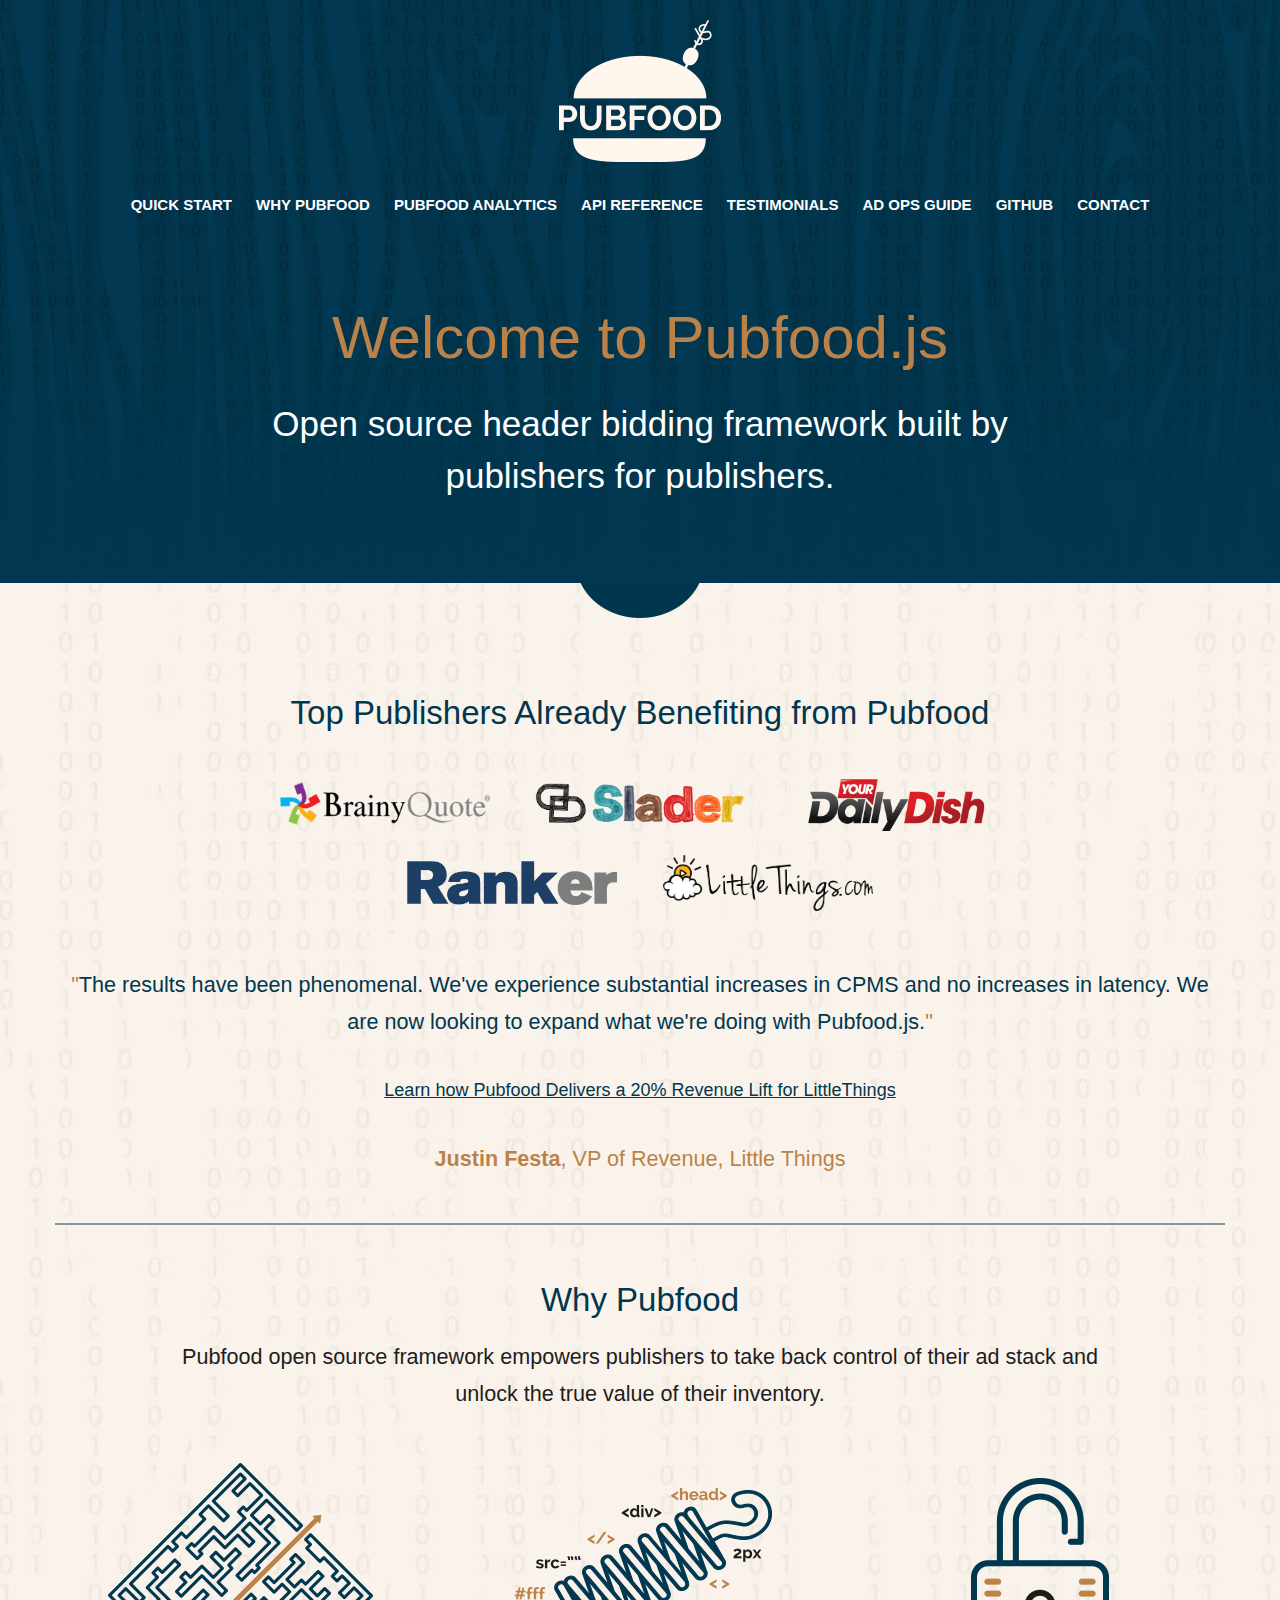
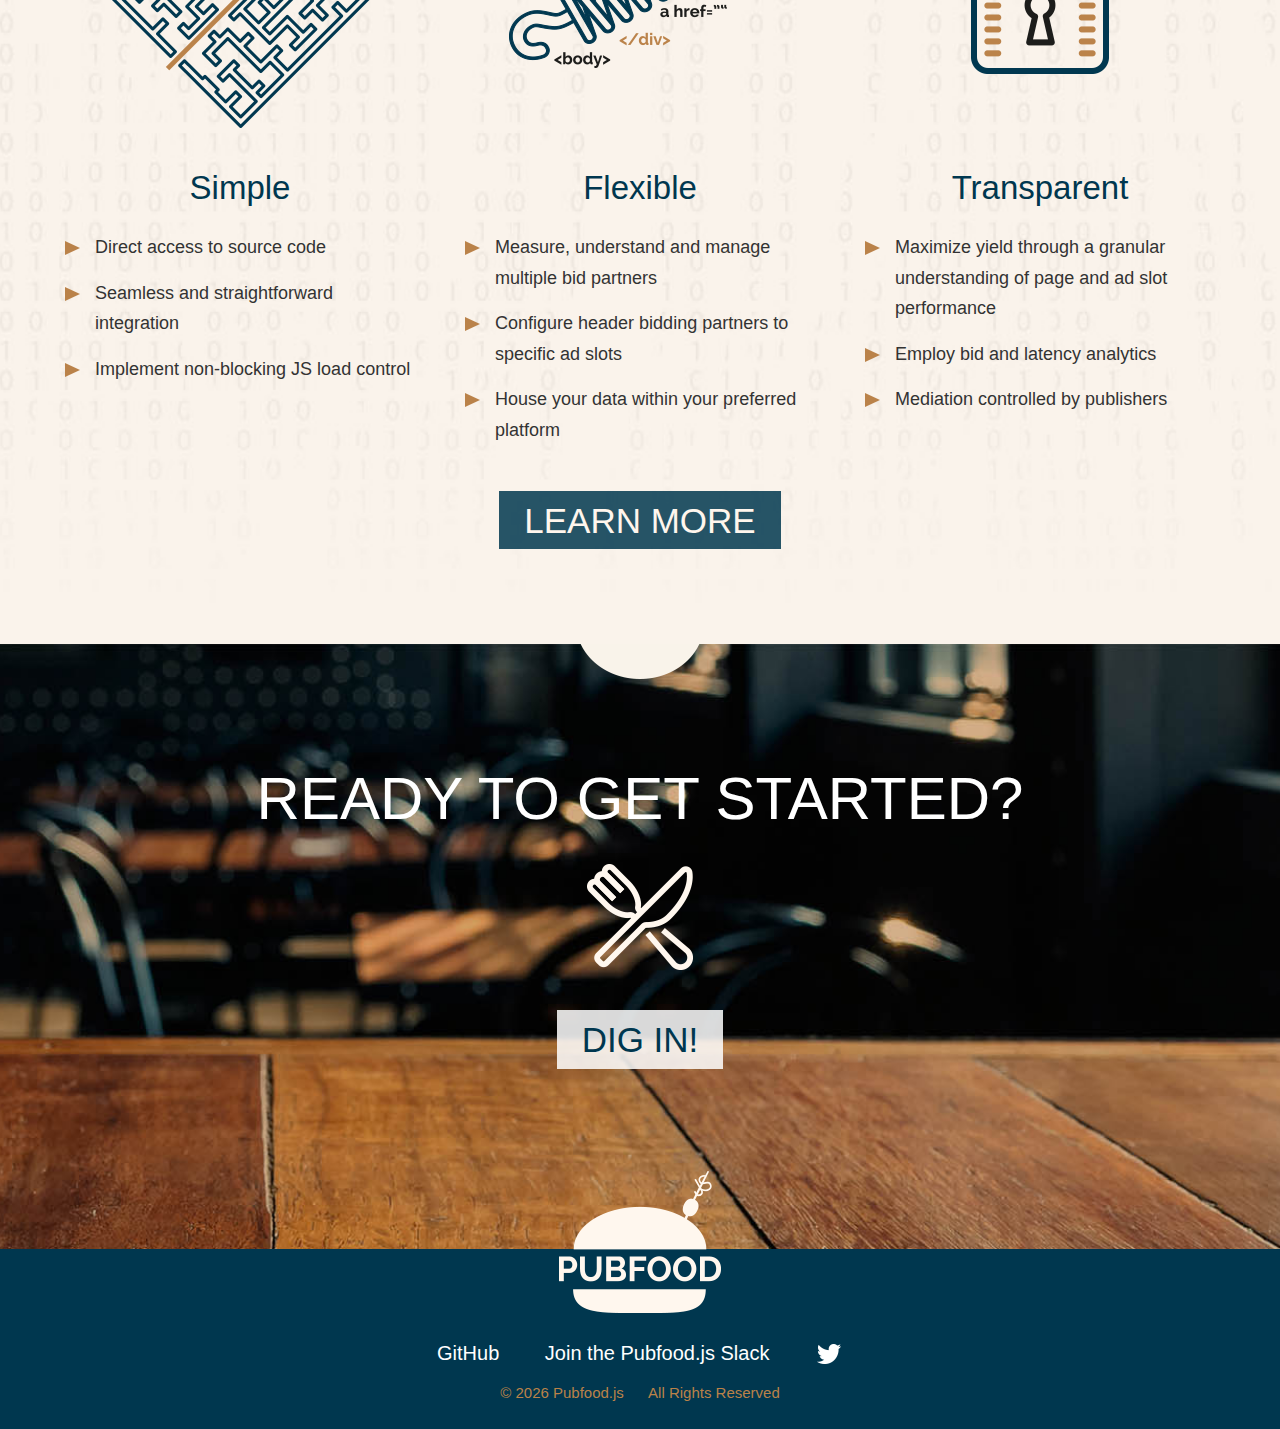
==== commit b70da2be: "Updated Pubfood Site w Analytics" ====
--- a/index.html
+++ b/index.html
@@ -23,12 +23,14 @@
 <div class="top-w-2">
 <div id="main-nav">
 <ul>
-<li><a href="/quick-start">Quick Start</a></li>
-<li><a href="/integration-playbook">Integration Playbook</a></li>
+<li><a href="/getting-started">Quick Start</a></li>
+<li><a href="/why-pubfood">Why Pubfood</a></li>
+<li><a href="/analytics">Pubfood Analytics</a></li>
 <li><a href="/api-reference">API Reference</a></li>
+<li><a href="/testimonials">Testimonials</a></li>
+<li><a href="/integration-playbook">Ad Ops Guide</a></li>
 <li><a href="https://github.com/pubfood/pubfood" target="_blank">GitHub</a></li>
-<li><a href="mailto:pubfood@yieldbot.com?subject=Invite%20Request:%20Pubfood.js%20Slack%20Channel">Slack</a></li>
-<li><a href="/testimonials">Testimonials</a></li>
+<li><a href="mailto:pubfood@yieldbot.com?subject=Invite%20Request:%20Pubfood.js%20Slack%20Channel">Contact</a></li>
 </ul>
 </div><!-- end #main-nav -->
 </div><!-- end .top-w-2 -->
@@ -36,7 +38,7 @@
 <div class="top-w-3 content">
 <h1>Welcome to Pubfood.js</h1>
 <p style="max-width:800px">Open source header bidding framework built by publishers for publishers.</p>
-<p><a class="button-1" href="/quick-start">DIG IN!</a></p>
+<!-- otu <p><a class="button-1" href="/quick-start">DIG IN!</a></p>-->
 </div><!-- end .top-w-3 -->
 <div id="mn-toggle-link"><a href="javascript:void(0)" title="show main navigation"></a></div>
 </div><!-- end #top-wrapper -->
@@ -50,9 +52,28 @@
 <!-- end section connector :: needed to complete header -->
 <div class="container-fluid">
 <div class="row">
+<div class="col-xs-12">
+<!-- otu <h1 class="styled-heading-a" style="margin-bottom:2px; text-align:center">JOIN TOP PUBLISHERS</h1>
+<h2 style="max-width:800px; margin-left:auto; margin-right:auto; text-align:center; font-weight:normal">already using &amp; benefiting from the Pubfood.js header bidding framework.</h2>-->
+<h2>Top Publishers Already Benefiting from Pubfood</h2>
+<div class="st1-logos-wrapper">
+<span><img src="images/logo-brainy-quote.png" width="571" height="115" alt="Brainy Quote logo" /></span>
+<span><img src="images/logo-slader.png" width="600" height="115" alt="Slader logo" /></span>
+<span><img src="images/logo-your-daily-dish.png" width="320" height="95" alt="Your Daily Dish logo" /></span>
+<span><img src="images/logo-ranker.png" width="712" height="151" alt="Ranker logo" /></span>
+<span><img src="images/logo-little-things.png" width="1013" height="274" alt="LittleThings.com logo" /></span>
+</div><!-- end .st1-logos-wrapper -->
+<br />
+<p class="text-big text-color-3"><span class="text-color-2">&quot;</span>The results have been phenomenal. We've experience substantial increases in CPMS and no increases in latency. We are now looking to expand what we're doing with Pubfood.js.<span class="text-color-2">&quot;</span></p>
+<p><a href="docs/PF_CS_Little_Things.pdf" target="_blank">Learn how Pubfood Delivers a 20% Revenue Lift for LittleThings</a></p>
+<p style="text-align:center;" class="text-big testimonial-signature"><strong>Justin Festa</strong>, VP of Revenue, Little Things</p>
+<hr />
+</div>
+</div><!-- end .row -->
+<div class="row">
 <div class="col-sm-1"></div>
 <div class="col-sm-10">
-<h2>Why Pubfood.js</h2>
+<h2>Why Pubfood</h2>
 <p class="text-big text-color-1">Pubfood open source framework empowers publishers to take back control of their ad stack and unlock the true value of their inventory.</p>
 </div>
 <div class="col-sm-1"></div>
@@ -98,6 +119,11 @@
 </div><!-- end .sh1-3 -->
 </div>
 </div><!-- end .row -->
+<div class="row">
+<div class="col-xs-12">
+<a class="button-2" href="/why-pubfood">LEARN MORE</a>
+</div>
+</div><!-- end .row -->
 </div><!-- end .container-fluid -->
 </div><!-- end #section-home-1 -->
 </div><!-- end .section-home-1-outer -->
@@ -110,7 +136,7 @@
 <div class="col-xs-12">
 <h3>READY TO GET STARTED?</h3>
 <p><img src="images/icon-fork-and-knife.png" width="106" height="106" alt="fork and knife icon" /></p>
-<p><a class="button-1" href="/quick-start">DIG IN!</a></p>
+<p><a class="button-1" href="/why-pubfood">DIG IN!</a></p>
 </div>
 </div><!-- end .row -->
 </div><!-- end .container-fluid -->
@@ -126,11 +152,19 @@
 </div>
 <ul>
 <li><a href="https://github.com/pubfood/pubfood" target="_blank">GitHub</a></li>
-<!-- <li><a href="#">Contact Us</a></li> -->
+<!-- <li><a href="#">Contact</a></li> -->
 <li><a href="mailto:pubfood@yieldbot.com?subject=Invite%20Request%3A%20Pubfood.js%20Slack%20Channel">Join the Pubfood.js Slack</a></li>
 <li><a href="https://twitter.com/yieldbot" target="_blank"><img src="images/icon-twitter.png" width="28" height="24" alt="Twitter" /></a></li>
 </ul>
-<p><span>&copy;2015 Pubfood.js</span> <span>All Rights Reserved</span></p>
+<p><span>&copy;
+<script type="text/javascript">
+(function display_the_cr_year() {
+	var the_cr_date = new Date();
+	var the_cr_current_year = the_cr_date.getFullYear();
+	document.write(the_cr_current_year);
+})();
+</script>
+ Pubfood.js</span> <span>All Rights Reserved</span></p>
 </div><!-- end #footer-wrapper -->
 </div><!-- end .footer-wrapper-outer -->
 <!-- end footer -->
--- a/styles.css
+++ b/styles.css
@@ -382,6 +382,41 @@
 	background:#fff;
 }
 
+a.button-2 {
+	display:inline-block;
+	margin:25px 0; padding:6px 18px;
+	line-height:1.5;
+	background:rgba(0,55,79,.85);
+	cursor:pointer;
+	font-size:18px; font-weight:400;
+	color:#fff6ed; text-decoration:none;
+}
+
+@media only screen and (min-width:569px) {
+	a.button-2 {
+		margin:25px 0; padding:5px 20px;
+		line-height:1.5;
+		font-size:22px;
+	}
+}
+
+@media only screen and (min-width:900px) {
+		a.button-2 {
+		margin:25px 0; padding:4px 25px 2px;
+		line-height:1.5;
+		font-size:35px;
+	}
+}
+
+p a.button-2 {
+	margin:5px 0;
+}
+
+a.button-2:hover {
+	color:#fff6ed; text-decoration:none;
+	background:#012b3e;
+}
+
 .testimonial-signature {
 	color:#ba8249;
 }
@@ -697,6 +732,10 @@
 	color:#00374f;
 }
 
+.text-color-4 {
+	color:#fff;	
+}
+
 .divider-h {
 	margin:10px 15px 35px;
 	border-top:2px solid #81989e;
@@ -742,7 +781,7 @@
 
 @media only screen and (min-width:900px) {
 	#top-wrapper {
-		max-width:1200px;
+		max-width:1300px;
 		padding:0 0 45px;
 	}
 }
@@ -753,8 +792,8 @@
 
 @media only screen and (min-width:1000px) {
 	.top-w-1 {
-		float:left;
 		width:15%;
+		margin:0 auto;
 	}
 }
 
@@ -764,8 +803,7 @@
 
 @media only screen and (min-width:1000px) {
 	.top-w-2 {
-		float:right;
-		width:80%; padding:90px 0 0;
+		padding:30px 0 0;
 	}
 }
 
@@ -907,6 +945,16 @@
 	#section-home-1 {
 		max-width:1200px;
 		padding:0 0 70px;
+	}
+}
+
+#section-home-1 hr {
+	margin:20px 0 30px;
+}
+
+@media only screen and (min-width:569px) {
+	#section-home-1 hr {
+		margin:45px 0 50px;
 	}
 }
 
@@ -1109,6 +1157,118 @@
 	width:100%; max-width:250px; 
 	padding:0 20px 20px;
 	vertical-align:middle;
+}
+
+#why-pubfood-sub-menu {
+	padding:25px 25px; margin:0 0 30px;
+	line-height:1.5;
+	background:#bb834a;
+	font-size:17px;
+}
+
+#why-pubfood-sub-menu h4 {
+	font-size:20px;
+}
+
+#why-pubfood-sub-menu ul {
+	margin:0;
+}
+
+#why-pubfood-sub-menu li {
+	background-image:url(images/li-arrow-2-2.png);
+}
+
+@media only screen and (min-width:569px) {
+	#why-pubfood-sub-menu li {
+		background-image:url(images/li-arrow-2-2.png);
+	}
+}
+
+#why-pubfood-sub-menu li a {
+	text-decoration:none;
+	color:#fff;
+}
+
+#why-pubfood-sub-menu li a:hover {
+	text-decoration:underline;
+	color:#fff;
+}
+
+#why-pubfood-sub-menu.affix {
+	position:static;
+}
+
+@media only screen and (min-width:992px) {
+	#why-pubfood-sub-menu.affix {
+		position:fixed; top:25px;
+		width:29%;
+	}
+}
+
+@media only screen and (min-width:1200px) {
+	#why-pubfood-sub-menu.affix {
+		width:26%;
+	}
+}
+
+.section-why-pubfood-1-outer {
+	background:url(images/bg-section-why-pubfood-1-outer.jpg) no-repeat scroll 50% 50%;
+	background-size:cover;
+}
+
+#section-why-pubfood-1 {
+	padding:60px 0 50px;
+}
+
+#section-why-pubfood-1 ul {
+	margin-left:10px;
+}
+
+.swp1-col-1 {
+	
+}
+
+.swp1-col-1 h4 {
+	font-size:20px;
+}
+
+.swp1-col-1 ul li {
+	background-image:url(images/li-x-2.png);
+}
+
+@media only screen and (min-width:569px) {
+	.swp1-col-1 ul li {
+		background-image:url(images/li-x.png);
+	}
+}
+
+.swp1-col-2 {
+	
+}
+
+.swp1-col-2 h4 {
+	font-size:20px;
+}
+
+.swp1-col-2 ul li {
+	background-image:url(images/li-checkmark-2.png);
+}
+
+@media only screen and (min-width:569px) {
+	.swp1-col-2 ul li {
+		background-image:url(images/li-checkmark.png);
+	}
+}
+
+#example-ga-reports-menu {
+	/* needed by jQuery */
+}
+
+#adunit,
+#device,
+#latency {
+	display:none;
+	margin:0 0 55px;
 }
 
 #accordion-sub-menu {
@@ -1248,6 +1408,10 @@
 	margin:0;
 }
 
+body.page-why-pubfood .footer-wrapper-outer {
+	margin:0;
+}
+
 #footer-wrapper {
 	position:relative;
 	max-width:1200px;
@@ -1378,6 +1542,14 @@
 	body.home .f-logo-2 {
 		display:none;
 	}
+}
+
+ul.getting-started-list {
+	margin:0 0 20px;
+}
+
+ul.getting-started-list li {
+	padding:0;
 }
 
 .anchor-nav {
@@ -1523,7 +1695,7 @@
 		padding:0; margin:0;
 		border-radius:0;
 		background:none;
-		text-align:right;
+		text-align:center;
 	}
 }
 
@@ -1591,23 +1763,30 @@
 
 @media only screen and (min-width:1000px) {
 	#main-nav li a {
-		padding:0; margin:0 0 0 20px;
+		padding:0; margin:0 0 0 18px;
 		line-height:1;
-		font-size:14px; font-weight:bold;
+		font-size:13px; font-weight:bold;
 	}
 }
 
 @media only screen and (min-width:1100px) {
 	#main-nav li a {
 		padding:0; margin:0 0 0 18px;
-		font-size:16px;
+		font-size:14px;
 	}
 }
 
 @media only screen and (min-width:1200px) {
 	#main-nav li a {
-		padding:0; margin:0 0 0 17px;
-		font-size:18px;
+		padding:0; margin:0 0 0 19px;
+		font-size:15px;
+	}
+}
+
+@media only screen and (min-width:1300px) {
+	#main-nav li a {
+		padding:0; margin:0 0 0 24px;
+		font-size:17px;
 	}
 }
 
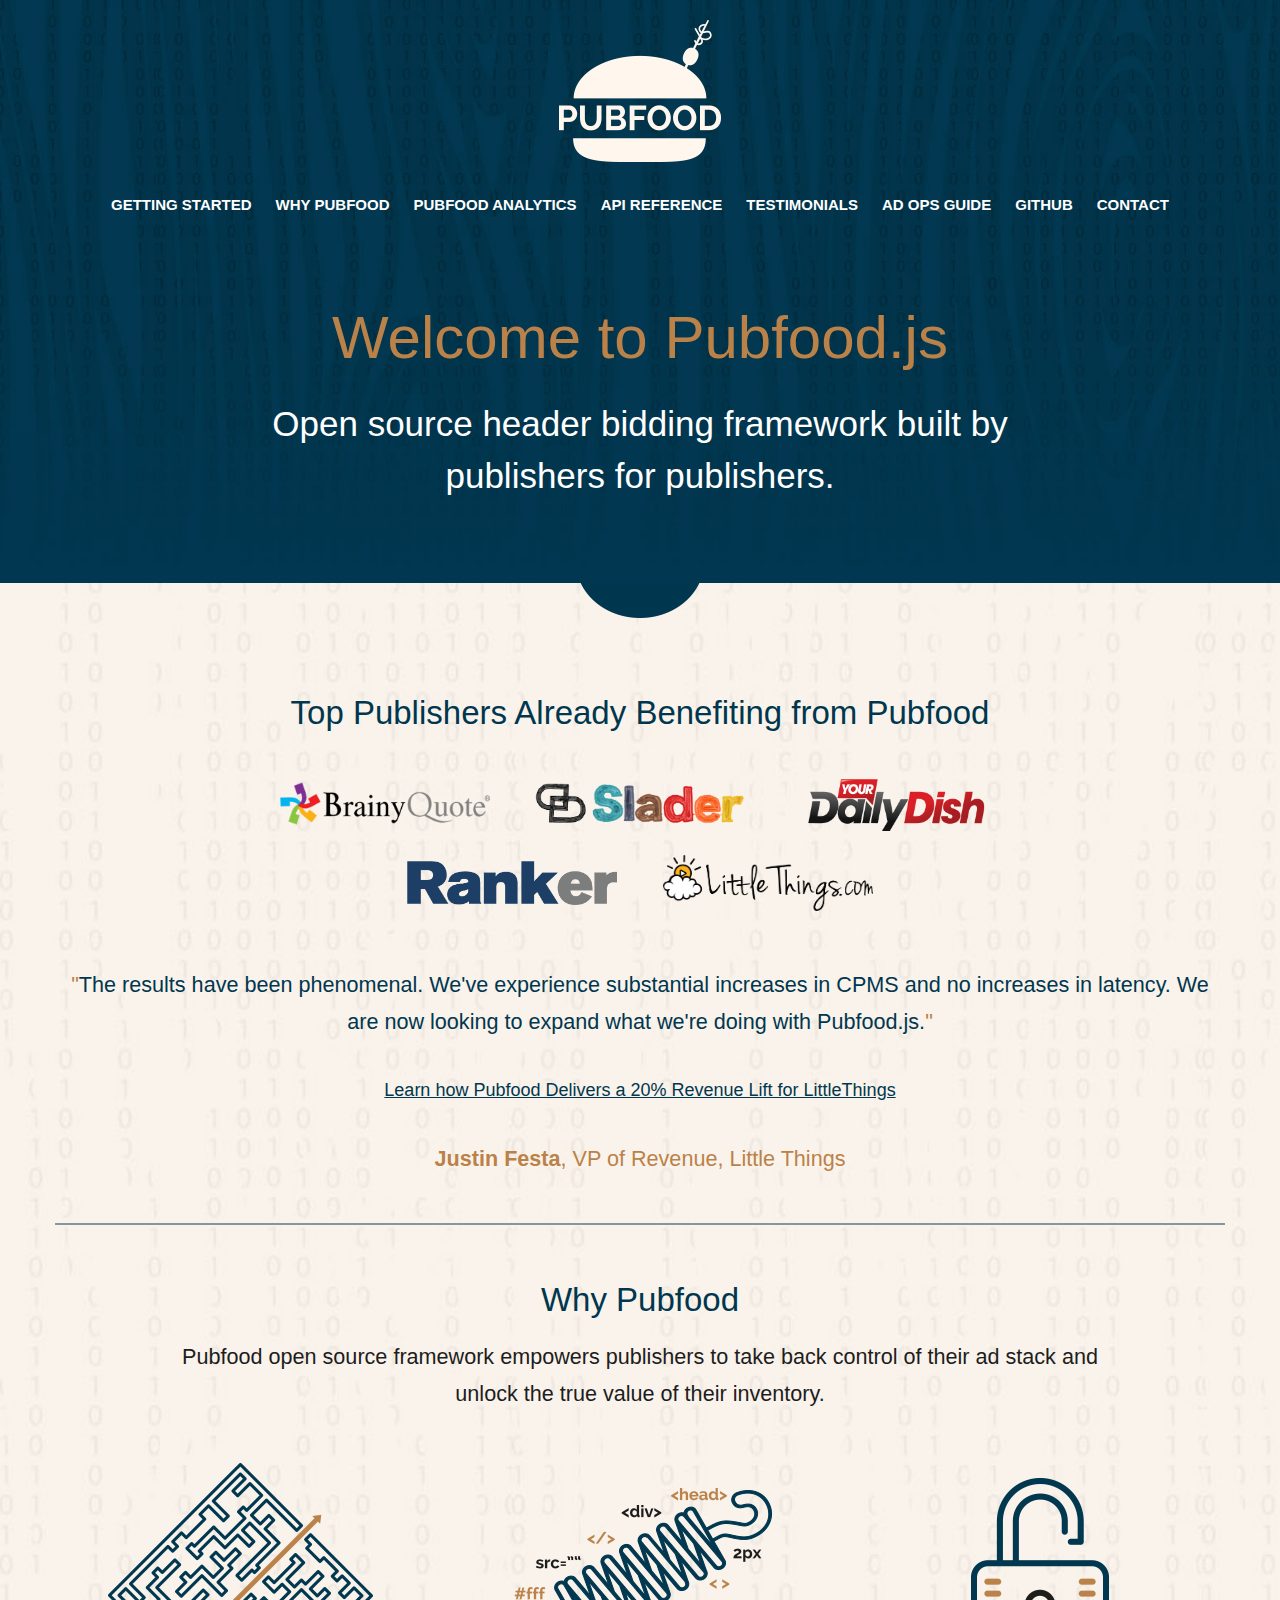
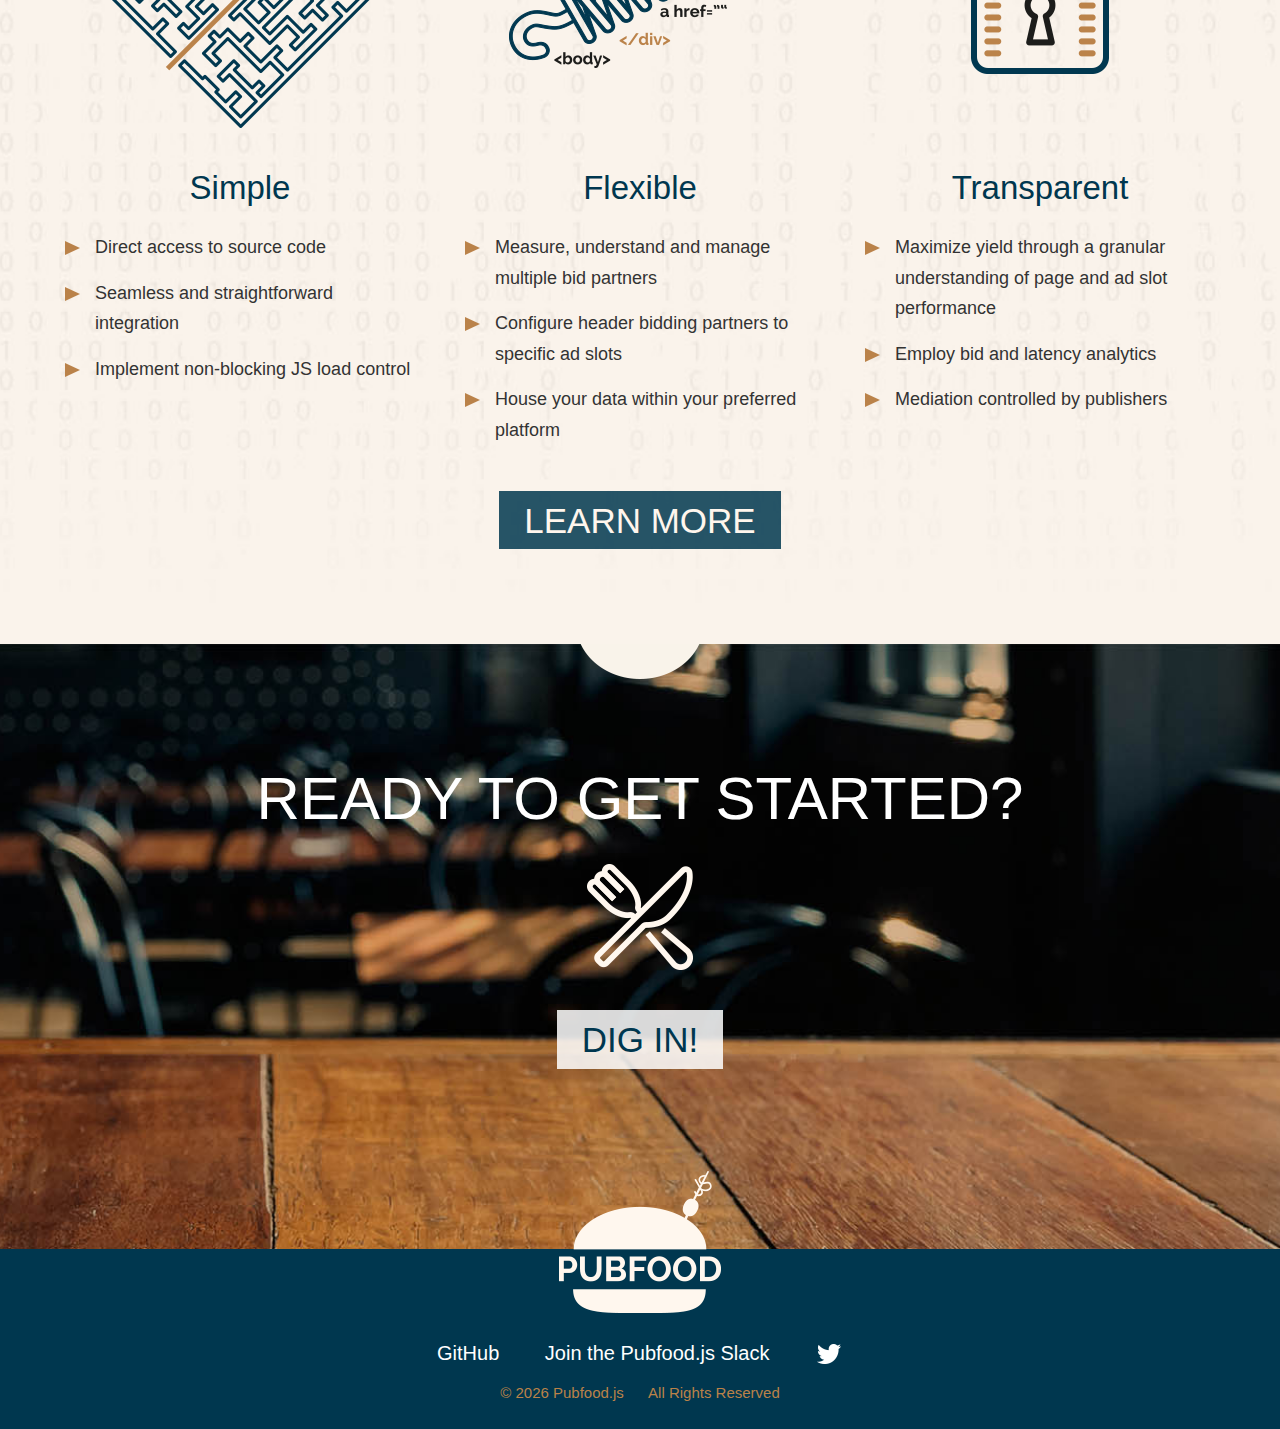
==== commit c2a16289: "Refactored site with new docs folder" ====
--- a/index.html
+++ b/index.html
@@ -23,7 +23,7 @@
 <div class="top-w-2">
 <div id="main-nav">
 <ul>
-<li><a href="/getting-started">Quick Start</a></li>
+<li><a href="/getting-started">Getting Started</a></li>
 <li><a href="/why-pubfood">Why Pubfood</a></li>
 <li><a href="/analytics">Pubfood Analytics</a></li>
 <li><a href="/api-reference">API Reference</a></li>
